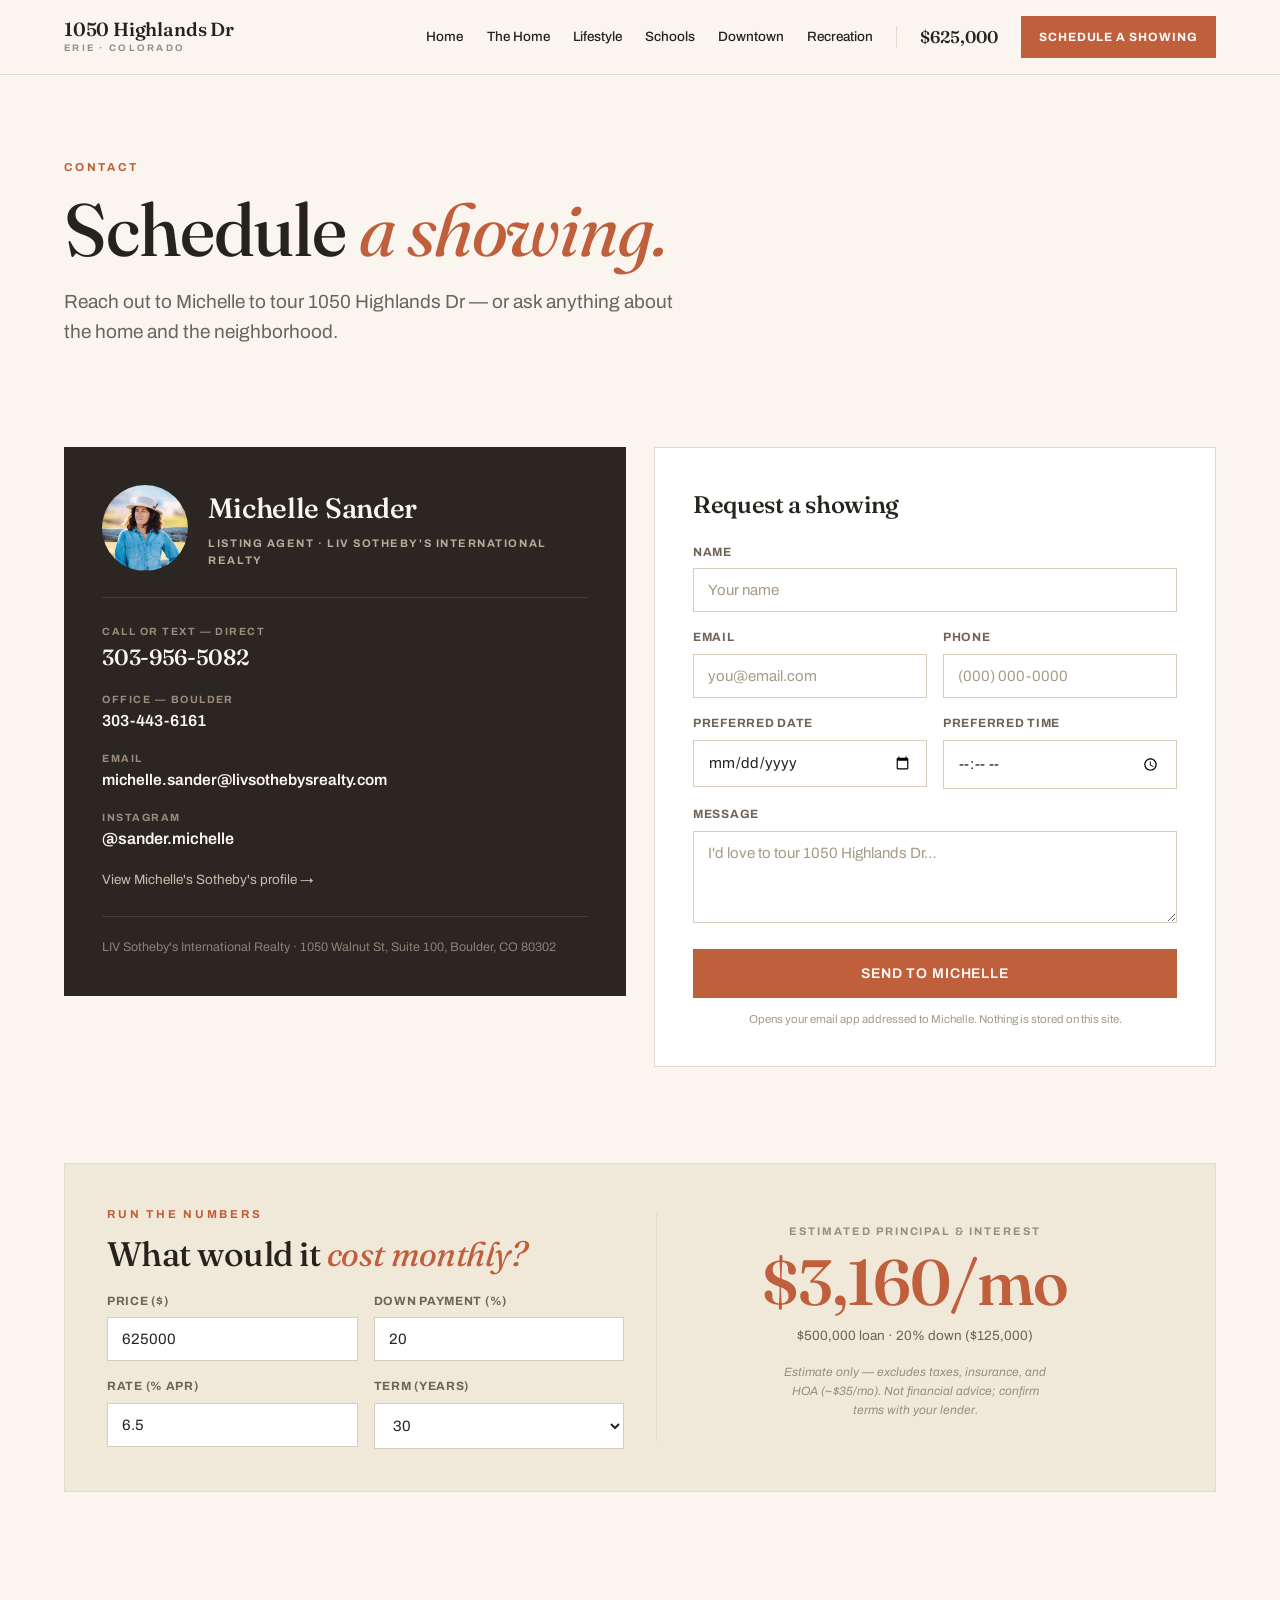
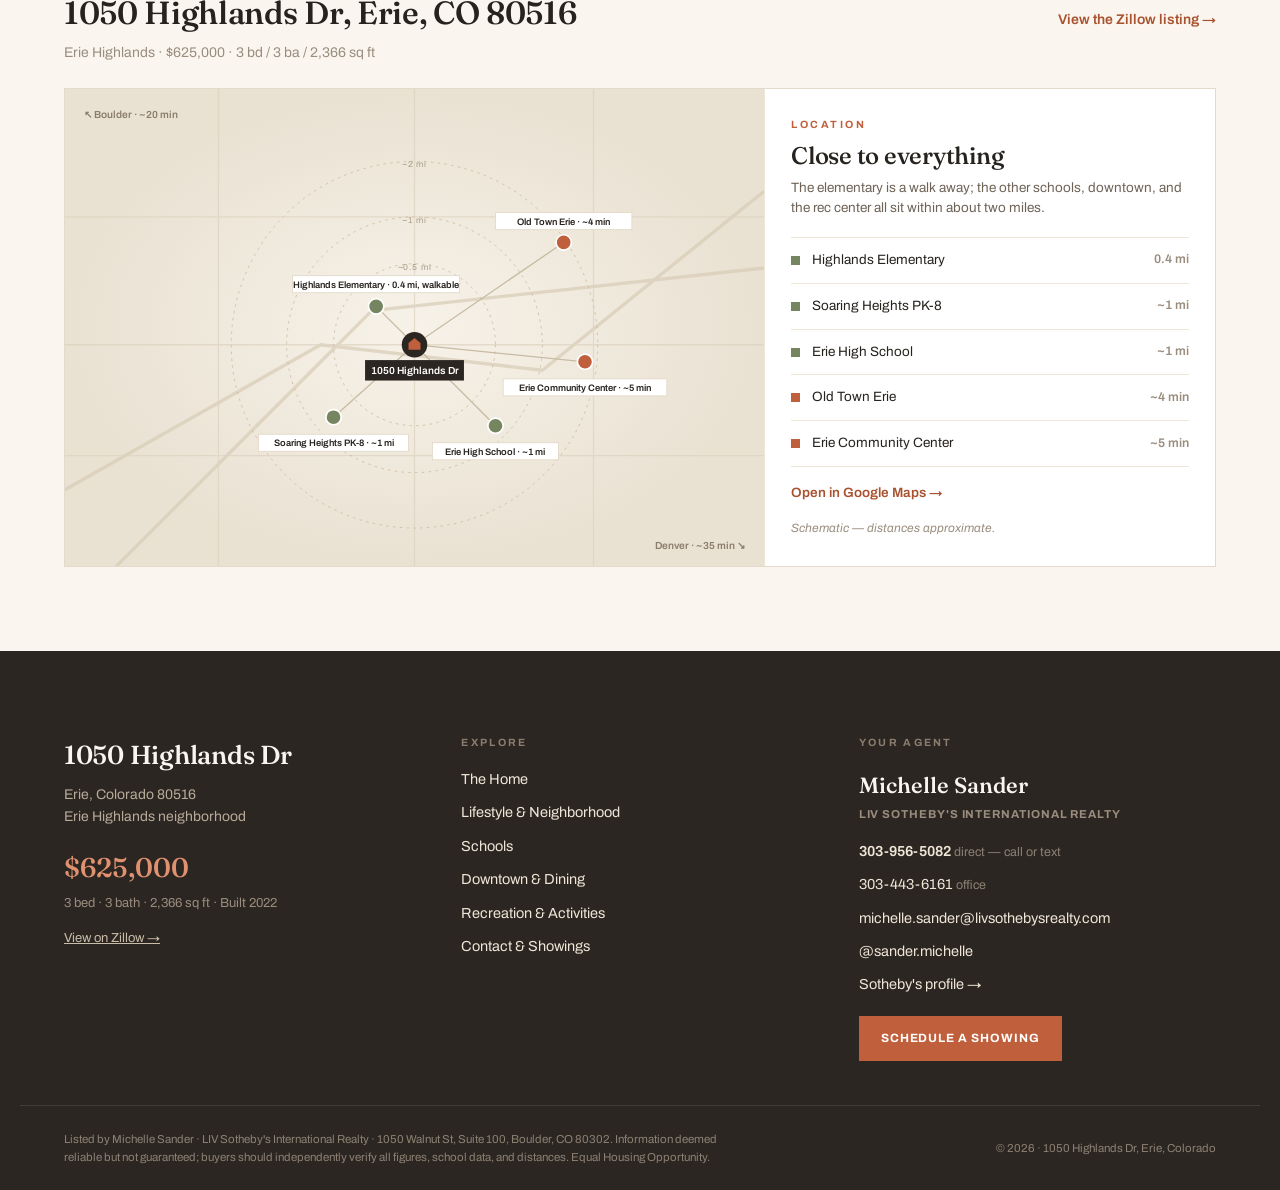
==== contact.html @ 51cea062 "Production site for 1050 Highlands Dr, Erie CO 7-page static listing site: photo tour, lifestyle, sc" ====
<!DOCTYPE html>
<html lang="en">
<head>
<meta charset="utf-8">
<meta name="viewport" content="width=device-width, initial-scale=1">
<title>Schedule a Showing — 1050 Highlands Dr, Erie CO 80516</title>
<meta name="description" content="Michelle Sander, LIV Sotheby's|Ready to see this Erie, Colorado home for sale? Schedule a showing of 1050 Highlands Dr with Michelle Sander of LIV Sotheby's International Realty — call or text 303-956-5082, or send a request online. $625,000.">
<meta name="robots" content="index, follow, max-image-preview:large, max-snippet:-1, max-video-preview:-1">
<link rel="canonical" href="https://1050highlandsdrerie.com/contact.html">
<meta property="og:site_name" content="1050 Highlands Dr — Erie, Colorado">
<meta property="og:title" content="Schedule a Showing — 1050 Highlands Dr, Erie CO 80516">
<meta property="og:description" content="Michelle Sander, LIV Sotheby's|Ready to see this Erie, Colorado home for sale? Schedule a showing of 1050 Highlands Dr with Michelle Sander of LIV Sotheby's International Realty — call or text 303-956-5082, or send a request online. $625,000.">
<meta property="og:type" content="website">
<meta property="og:url" content="https://1050highlandsdrerie.com/contact.html">
<meta property="og:image" content="https://1050highlandsdrerie.com/images/hero-twilight.webp">
<meta property="og:image:alt" content="1050 Highlands Dr, Erie, Colorado at twilight">
<meta property="og:locale" content="en_US">
<meta name="twitter:card" content="summary_large_image">
<meta name="twitter:title" content="Schedule a Showing — 1050 Highlands Dr, Erie CO 80516">
<meta name="twitter:description" content="Michelle Sander, LIV Sotheby's|Ready to see this Erie, Colorado home for sale? Schedule a showing of 1050 Highlands Dr with Michelle Sander of LIV Sotheby's International Realty — call or text 303-956-5082, or send a request online. $625,000.">
<meta name="twitter:image" content="https://1050highlandsdrerie.com/images/hero-twilight.webp">
<meta name="geo.region" content="US-CO">
<meta name="geo.placename" content="Erie, Colorado">
<link rel="icon" href="data:image/svg+xml,%3Csvg xmlns='http://www.w3.org/2000/svg' viewBox='0 0 32 32'%3E%3Crect width='32' height='32' fill='%232B2622'/%3E%3Cpath d='M16 7l10 8h-3v10h-5v-6h-4v6H9V15H6z' fill='%23C05F3C'/%3E%3C/svg%3E">
<link rel="preconnect" href="https://fonts.googleapis.com">
<link rel="preconnect" href="https://fonts.gstatic.com" crossorigin>
<link href="https://fonts.googleapis.com/css2?family=Fraunces:ital,opsz,wght@0,9..144,400..640;1,9..144,400..640&family=Archivo:wght@400;500;600;700&display=swap" rel="stylesheet">
<link rel="stylesheet" href="assets/style.css">
<script type="application/ld+json">
{
 "@context": "https://schema.org",
 "@graph": [
  {
   "@type": "ContactPage",
   "@id": "https://1050highlandsdrerie.com/contact.html#webpage",
   "url": "https://1050highlandsdrerie.com/contact.html",
   "name": "Schedule a Showing — 1050 Highlands Dr, Erie, CO",
   "description": "Contact listing agent Michelle Sander of LIV Sotheby's International Realty.",
   "isPartOf": {
    "@id": "https://1050highlandsdrerie.com/#website"
   },
   "about": {
    "@id": "https://1050highlandsdrerie.com/#listing"
   },
   "inLanguage": "en-US"
  },
  {
   "@type": "RealEstateAgent",
   "@id": "https://1050highlandsdrerie.com/#agent",
   "name": "Michelle Sander",
   "telephone": "+1-303-956-5082",
   "email": "michelle.sander@livsothebysrealty.com",
   "image": "https://1050highlandsdrerie.com/images/michelle.jpg",
   "url": "https://1050highlandsdrerie.com/contact.html",
   "sameAs": [
    "https://www.instagram.com/sander.michelle/",
    "https://www.sothebysrealty.com/livsir/eng/associate/786-a-df2507222031108682/michelle-sander"
   ],
   "worksFor": {
    "@type": "RealEstateOrganization",
    "name": "LIV Sotheby's International Realty",
    "telephone": "+1-303-443-6161",
    "address": {
     "@type": "PostalAddress",
     "streetAddress": "1050 Walnut St, Suite 100",
     "addressLocality": "Boulder",
     "addressRegion": "CO",
     "postalCode": "80302",
     "addressCountry": "US"
    }
   },
   "areaServed": {
    "@type": "City",
    "name": "Erie",
    "containedInPlace": {
     "@type": "State",
     "name": "Colorado"
    }
   }
  },
  {
   "@type": "BreadcrumbList",
   "itemListElement": [
    {
     "@type": "ListItem",
     "position": 1,
     "name": "Home",
     "item": "https://1050highlandsdrerie.com/"
    },
    {
     "@type": "ListItem",
     "position": 2,
     "name": "Contact & Showings",
     "item": "https://1050highlandsdrerie.com/contact.html"
    }
   ]
  }
 ]
}
</script>
</head>
<body>
<a class="skip-link" href="#main">Skip to content</a>
<nav class="nav" aria-label="Main">
  <div class="nav-inner">
    <a class="brand" href="index.html"><b>1050 Highlands Dr</b><span>Erie · Colorado</span></a>
    <div class="nav-links">
      <a class="nl " href="index.html">Home</a>
      <a class="nl " href="the-home.html">The Home</a>
      <a class="nl " href="lifestyle.html">Lifestyle</a>
      <a class="nl " href="schools.html">Schools</a>
      <a class="nl " href="downtown.html">Downtown</a>
      <a class="nl " href="recreation.html">Recreation</a>
      <span class="nav-divider" aria-hidden="true"></span>
      <span class="nav-price">$625,000</span>
      <a class="nav-cta" href="contact.html">Schedule a Showing</a>
    </div>
    <button class="nav-burger" aria-label="Menu" aria-expanded="false"><span></span><span></span><span></span></button>
  </div>
  <div class="nav-mobile">
    <a href="index.html">Home</a>
    <a href="the-home.html">The Home</a>
    <a href="lifestyle.html">Lifestyle &amp; Neighborhood</a>
    <a href="schools.html">Schools</a>
    <a href="downtown.html">Downtown &amp; Dining</a>
    <a href="recreation.html">Recreation &amp; Activities</a>
    <a href="contact.html">Contact / Schedule a Showing — $625,000</a>
  </div>
</nav>

<main id="main">

  <section class="wrap" style="padding-top:clamp(48px,7vw,84px);padding-bottom:clamp(20px,3vw,32px)">
    <div class="eyebrow reveal">Contact</div>
    <h1 class="h-page reveal d1" style="margin-top:16px;max-width:15ch">Schedule <span class="em">a showing.</span></h1>
    <p class="lede reveal d2" style="margin-top:20px;max-width:58ch">Reach out to Michelle to tour 1050 Highlands Dr — or ask anything about the home and the neighborhood.</p>
  </section>

  <section class="wrap section-tight">
    <div style="display:grid;grid-template-columns:repeat(auto-fit,minmax(300px,1fr));gap:28px;align-items:start">

      <!-- AGENT CARD -->
      <div class="reveal" style="background:var(--espresso);color:#FAF6EF;padding:clamp(30px,3vw,42px)">
        <div style="display:flex;align-items:center;gap:20px">
          <div style="width:86px;height:86px;border-radius:50%;overflow:hidden;flex:none;background:linear-gradient(150deg,var(--clay),#9A4F2F);display:flex;align-items:center;justify-content:center">
            <img src="images/michelle.jpg" alt="Michelle Sander, listing agent" style="width:100%;height:100%;object-fit:cover" onerror="var p=this.parentNode;this.remove();p.textContent='MS';p.style.cssText+='font-family:var(--serif);font-size:30px;font-weight:560;color:#fff;'">
          </div>
          <div>
            <div class="serif" style="font-size:28px;font-weight:540;letter-spacing:-.01em">Michelle Sander</div>
            <div style="font-size:11px;letter-spacing:.14em;text-transform:uppercase;color:#B8AB99;margin-top:5px;font-weight:700">Listing Agent · LIV Sotheby's International Realty</div>
          </div>
        </div>
        <div style="height:1px;background:#423C37;margin:26px 0"></div>
        <div style="display:flex;flex-direction:column;gap:18px">
          <a href="tel:+13039565082" style="color:#FAF6EF;text-decoration:none">
            <span style="font-size:10.5px;letter-spacing:.14em;text-transform:uppercase;color:#9A8D7E;display:block;font-weight:700">Call or text — direct</span>
            <span class="serif" style="font-size:22px;font-weight:540">303-956-5082</span>
          </a>
          <a href="tel:+13034436161" style="color:#FAF6EF;text-decoration:none">
            <span style="font-size:10.5px;letter-spacing:.14em;text-transform:uppercase;color:#9A8D7E;display:block;font-weight:700">Office — Boulder</span>
            <span style="font-size:16px;font-weight:600">303-443-6161</span>
          </a>
          <a href="mailto:michelle.sander@livsothebysrealty.com" style="color:#FAF6EF;text-decoration:none">
            <span style="font-size:10.5px;letter-spacing:.14em;text-transform:uppercase;color:#9A8D7E;display:block;font-weight:700">Email</span>
            <span style="font-size:15.5px;font-weight:600;word-break:break-all">michelle.sander@livsothebysrealty.com</span>
          </a>
          <a href="https://www.instagram.com/sander.michelle/" target="_blank" rel="noopener" style="color:#FAF6EF;text-decoration:none">
            <span style="font-size:10.5px;letter-spacing:.14em;text-transform:uppercase;color:#9A8D7E;display:block;font-weight:700">Instagram</span>
            <span style="font-size:16px;font-weight:600">@sander.michelle</span>
          </a>
          <a href="https://www.sothebysrealty.com/livsir/eng/associate/786-a-df2507222031108682/michelle-sander" target="_blank" rel="noopener" style="color:#C9BCAA;text-decoration:none;font-size:13.5px">View Michelle's Sotheby's profile →</a>
        </div>
        <div style="margin-top:26px;padding-top:20px;border-top:1px solid #423C37;font-size:12.5px;color:#8D8073;line-height:1.6">LIV Sotheby's International Realty · 1050 Walnut St, Suite 100, Boulder, CO 80302</div>
      </div>

      <!-- FORM -->
      <div class="reveal d1" style="background:#fff;border:1px solid var(--line);padding:clamp(26px,3vw,38px)">
        <form id="showing-form" data-agent-email="michelle.sander@livsothebysrealty.com">
          <div class="serif" style="font-size:24px;font-weight:540;margin-bottom:20px">Request a showing</div>
          <div style="display:grid;grid-template-columns:1fr 1fr;gap:16px">
            <label class="field-label" style="grid-column:1/-1">Name<input required name="name" class="input" placeholder="Your name" autocomplete="name"></label>
            <label class="field-label">Email<input required type="email" name="email" class="input" placeholder="you@email.com" autocomplete="email"></label>
            <label class="field-label">Phone<input name="phone" type="tel" class="input" placeholder="(000) 000-0000" autocomplete="tel"></label>
            <label class="field-label">Preferred date<input type="date" name="date" class="input"></label>
            <label class="field-label">Preferred time<input type="time" name="time" class="input"></label>
            <label class="field-label" style="grid-column:1/-1">Message<textarea name="message" rows="4" class="input" style="resize:vertical" placeholder="I'd love to tour 1050 Highlands Dr…"></textarea></label>
          </div>
          <button type="submit" class="btn" style="margin-top:20px;width:100%">Send to Michelle</button>
          <p style="font-size:11.5px;color:#A89A86;margin:13px 0 0;text-align:center;line-height:1.5">Opens your email app addressed to Michelle. Nothing is stored on this site.</p>
        </form>
        <div id="form-sent" hidden style="text-align:center;padding:44px 10px">
          <div class="eyebrow">Almost there</div>
          <div class="serif" style="font-size:26px;font-weight:540;margin-top:14px">Your email is ready to send</div>
          <p style="font-size:14.5px;color:var(--ink-soft);margin:12px 0 0;line-height:1.6">We've opened your email app with the message filled in — just press send. Prefer to talk now? Call or text Michelle at <a href="tel:+13039565082" style="font-weight:600;text-decoration:none">303-956-5082</a>.</p>
        </div>
      </div>
    </div>
  </section>

  <!-- MORTGAGE CALCULATOR -->
  <section class="wrap section-tight">
    <div id="calc" class="reveal" style="background:var(--band);border:1px solid var(--line);padding:clamp(26px,3.4vw,42px);display:grid;grid-template-columns:repeat(auto-fit,minmax(280px,1fr));gap:32px;align-items:center">
      <div>
        <div class="eyebrow">Run the numbers</div>
        <h2 class="h-sect reveal" style="font-size:clamp(24px,3vw,34px);margin:12px 0 20px">What would it <span class="em">cost monthly?</span></h2>
        <div style="display:grid;grid-template-columns:1fr 1fr;gap:16px">
          <label class="field-label">Price ($)<input id="calc-price" class="input" type="number" value="625000" min="0" step="1000"></label>
          <label class="field-label">Down payment (%)<input id="calc-down" class="input" type="number" value="20" min="0" max="100" step="1"></label>
          <label class="field-label">Rate (% APR)<input id="calc-rate" class="input" type="number" value="6.5" min="0" max="20" step="0.125"></label>
          <label class="field-label">Term (years)
            <select id="calc-term" class="input"><option value="30" selected>30</option><option value="20">20</option><option value="15">15</option></select>
          </label>
        </div>
      </div>
      <div style="text-align:center;border-left:1px solid var(--line);padding:10px clamp(10px,2vw,30px)">
        <div style="font-size:11px;letter-spacing:.18em;text-transform:uppercase;color:var(--ink-faint);font-weight:700">Estimated principal &amp; interest</div>
        <div id="calc-out" class="serif" style="font-size:clamp(44px,5vw,64px);font-weight:560;color:var(--clay);margin-top:10px;line-height:1">$3,160/mo</div>
        <div id="calc-sub" style="font-size:13.5px;color:var(--ink-soft);margin-top:12px">$500,000 loan · 20% down ($125,000)</div>
        <p class="small-note" style="margin-top:16px;max-width:40ch;margin-left:auto;margin-right:auto">Estimate only — excludes taxes, insurance, and HOA (~$35/mo). Not financial advice; confirm terms with your lender.</p>
      </div>
    </div>
  </section>

  <!-- ADDRESS + MAP -->
  <section class="wrap section-tight" style="padding-bottom:clamp(52px,7vw,84px)">
    <div style="display:flex;align-items:baseline;gap:16px;flex-wrap:wrap;margin-bottom:24px">
      <div>
        <div class="serif" style="font-size:clamp(24px,3vw,32px);font-weight:540;letter-spacing:-.01em">1050 Highlands Dr, Erie, CO 80516</div>
        <div style="font-size:14px;color:var(--ink-faint);margin-top:5px">Erie Highlands · $625,000 · 3 bd / 3 ba / 2,366 sq ft</div>
      </div>
      <a class="link-arrow" style="margin-left:auto" href="https://www.zillow.com/homedetails/1050-Highlands-Dr-Erie-CO-80516/456816547_zpid/" target="_blank" rel="noopener">View the Zillow listing →</a>
    </div>
    <div class="reveal"><div style="background:#fff;border:1px solid var(--line);overflow:hidden;display:grid;grid-template-columns:minmax(300px,1.55fr) minmax(240px,1fr)" class="proxmap">
  <div style="position:relative;background:#F2EDE3;min-height:400px">
    <svg viewBox="0 0 820 560" style="display:block;width:100%;height:100%" role="img" aria-label="Schematic map showing schools, Old Town Erie and the community center around 1050 Highlands Dr">
      <defs><radialGradient id="pmglow" cx="50%" cy="50%" r="50%"><stop offset="0%" stop-color="#F7F2E9"/><stop offset="100%" stop-color="#E9E1D2"/></radialGradient></defs>
      <rect x="0" y="0" width="820" height="560" fill="url(#pmglow)"/>
      <g stroke="#DDD2BF" stroke-width="1.5" opacity=".7">
        <path d="M0 150 H820 M0 300 H820 M0 430 H820" fill="none"/>
        <path d="M180 0 V560 M410 0 V560 M620 0 V560" fill="none"/>
        <path d="M60 560 L360 260 L820 210" fill="none" stroke="#D8CCB6" stroke-width="4"/>
        <path d="M0 470 L300 300 L560 330 L820 120" fill="none" stroke="#D8CCB6" stroke-width="4"/>
      </g>
      <g fill="none" stroke="#CDBDA0" stroke-dasharray="3 5">
        <circle cx="410" cy="300" r="95"/><circle cx="410" cy="300" r="150"/><circle cx="410" cy="300" r="215"/>
      </g>
      <text x="410" y="212" text-anchor="middle" font-family="Archivo" font-size="10" fill="#A89A86" letter-spacing="1">~0.5 mi</text>
      <text x="410" y="157" text-anchor="middle" font-family="Archivo" font-size="10" fill="#A89A86" letter-spacing="1">~1 mi</text>
      <text x="410" y="92" text-anchor="middle" font-family="Archivo" font-size="10" fill="#A89A86" letter-spacing="1">~2 mi</text>
      <text x="22" y="34" font-family="Archivo" font-size="12" font-weight="600" fill="#8A7D6D">&#8598; Boulder · ~20 min</text>
      <text x="798" y="540" text-anchor="end" font-family="Archivo" font-size="12" font-weight="600" fill="#8A7D6D">Denver · ~35 min &#8600;</text>
      <g stroke="#C9BBA3" stroke-width="1.5">
        <line x1="410" y1="300" x2="365" y2="255"/><line x1="410" y1="300" x2="585" y2="180"/>
        <line x1="410" y1="300" x2="610" y2="320"/><line x1="410" y1="300" x2="315" y2="385"/>
        <line x1="410" y1="300" x2="505" y2="395"/>
      </g>
      <g>
        <circle cx="410" cy="300" r="15" fill="#2B2622"/>
        <path d="M410 292 l7 6 v8 h-14 v-8 z" fill="#C05F3C"/>
        <rect x="352" y="318" width="116" height="24" fill="#2B2622"/>
        <text x="410" y="334" text-anchor="middle" font-family="Archivo" font-size="12" font-weight="600" fill="#fff">1050 Highlands Dr</text>
      </g>
      <g>
        <circle cx="365" cy="255" r="9" fill="#75855F" stroke="#fff" stroke-width="2"/>
        <g transform="translate(365,238)"><rect x="-98" y="-19" width="196" height="20" fill="#fff" stroke="#E2D8C7"/><text x="0" y="-5" text-anchor="middle" font-family="Archivo" font-size="11" font-weight="600" fill="#26221E">Highlands Elementary · 0.4 mi, walkable</text></g>
      </g>
      <g>
        <circle cx="315" cy="385" r="9" fill="#75855F" stroke="#fff" stroke-width="2"/>
        <g transform="translate(315,405)"><rect x="-88" y="0" width="176" height="20" fill="#fff" stroke="#E2D8C7"/><text x="0" y="14" text-anchor="middle" font-family="Archivo" font-size="11" font-weight="600" fill="#26221E">Soaring Heights PK-8 · ~1 mi</text></g>
      </g>
      <g>
        <circle cx="505" cy="395" r="9" fill="#75855F" stroke="#fff" stroke-width="2"/>
        <g transform="translate(505,415)"><rect x="-74" y="0" width="148" height="20" fill="#fff" stroke="#E2D8C7"/><text x="0" y="14" text-anchor="middle" font-family="Archivo" font-size="11" font-weight="600" fill="#26221E">Erie High School · ~1 mi</text></g>
      </g>
      <g>
        <circle cx="585" cy="180" r="9" fill="#C05F3C" stroke="#fff" stroke-width="2"/>
        <g transform="translate(585,164)"><rect x="-80" y="-19" width="160" height="20" fill="#fff" stroke="#E2D8C7"/><text x="0" y="-5" text-anchor="middle" font-family="Archivo" font-size="11" font-weight="600" fill="#26221E">Old Town Erie · ~4 min</text></g>
      </g>
      <g>
        <circle cx="610" cy="320" r="9" fill="#C05F3C" stroke="#fff" stroke-width="2"/>
        <g transform="translate(610,340)"><rect x="-96" y="0" width="192" height="20" fill="#fff" stroke="#E2D8C7"/><text x="0" y="14" text-anchor="middle" font-family="Archivo" font-size="11" font-weight="600" fill="#26221E">Erie Community Center · ~5 min</text></g>
      </g>
    </svg>
  </div>
  <div style="padding:28px 26px;border-left:1px solid var(--line-soft)">
    <div class="eyebrow" style="font-size:10.5px">Location</div>
    <div class="h-card" style="font-size:24px;margin-top:10px">Close to everything</div>
    <p style="font-size:13.5px;color:var(--ink-soft);margin:8px 0 18px;line-height:1.5">The elementary is a walk away; the other schools, downtown, and the rec center all sit within about two miles.</p>
    <div style="border-top:1px solid var(--line-soft)">
      <div style="display:flex;align-items:center;gap:12px;padding:12px 0;border-bottom:1px solid var(--line-soft)"><span style="width:9px;height:9px;background:var(--sage);flex:none"></span><span style="font-size:13.5px;flex:1">Highlands Elementary</span><span style="font-size:12.5px;color:var(--ink-faint);font-weight:600">0.4 mi</span></div>
      <div style="display:flex;align-items:center;gap:12px;padding:12px 0;border-bottom:1px solid var(--line-soft)"><span style="width:9px;height:9px;background:var(--sage);flex:none"></span><span style="font-size:13.5px;flex:1">Soaring Heights PK-8</span><span style="font-size:12.5px;color:var(--ink-faint);font-weight:600">~1 mi</span></div>
      <div style="display:flex;align-items:center;gap:12px;padding:12px 0;border-bottom:1px solid var(--line-soft)"><span style="width:9px;height:9px;background:var(--sage);flex:none"></span><span style="font-size:13.5px;flex:1">Erie High School</span><span style="font-size:12.5px;color:var(--ink-faint);font-weight:600">~1 mi</span></div>
      <div style="display:flex;align-items:center;gap:12px;padding:12px 0;border-bottom:1px solid var(--line-soft)"><span style="width:9px;height:9px;background:var(--clay);flex:none"></span><span style="font-size:13.5px;flex:1">Old Town Erie</span><span style="font-size:12.5px;color:var(--ink-faint);font-weight:600">~4 min</span></div>
      <div style="display:flex;align-items:center;gap:12px;padding:12px 0;border-bottom:1px solid var(--line-soft)"><span style="width:9px;height:9px;background:var(--clay);flex:none"></span><span style="font-size:13.5px;flex:1">Erie Community Center</span><span style="font-size:12.5px;color:var(--ink-faint);font-weight:600">~5 min</span></div>
    </div>
    <a class="link-arrow" style="display:inline-block;margin-top:16px;font-size:13.5px" href="https://www.google.com/maps/search/?api=1&amp;query=1050+Highlands+Dr,+Erie,+CO+80516" target="_blank" rel="noopener">Open in Google Maps →</a>
    <p class="small-note" style="margin:14px 0 0">Schematic — distances approximate.</p>
  </div>
</div>
</div>
  </section>

</main>
<footer class="footer">
  <div class="footer-grid">
    <div style="max-width:330px">
      <div class="footer-addr">1050 Highlands Dr</div>
      <div style="font-size:14px;color:#B8AB99;margin-top:8px;line-height:1.6">Erie, Colorado 80516<br>Erie Highlands neighborhood</div>
      <div class="footer-price">$625,000</div>
      <div style="font-size:13px;color:#9A8D7E;margin-top:5px">3 bed · 3 bath · 2,366 sq ft · Built 2022</div>
      <a href="https://www.zillow.com/homedetails/1050-Highlands-Dr-Erie-CO-80516/456816547_zpid/" target="_blank" rel="noopener" style="display:inline-block;font-size:13px;margin-top:14px;color:#C9BCAA;text-decoration:underline">View on Zillow →</a>
    </div>
    <div>
      <div class="footer-label">Explore</div>
      <div class="footer-links">
        <a href="the-home.html">The Home</a>
        <a href="lifestyle.html">Lifestyle &amp; Neighborhood</a>
        <a href="schools.html">Schools</a>
        <a href="downtown.html">Downtown &amp; Dining</a>
        <a href="recreation.html">Recreation &amp; Activities</a>
        <a href="contact.html">Contact &amp; Showings</a>
      </div>
    </div>
    <div>
      <div class="footer-label">Your Agent</div>
      <div style="font-family:var(--serif);font-size:22px;color:#FAF6EF;font-weight:540">Michelle Sander</div>
      <div style="font-size:11.5px;color:#9A8D7E;margin-top:4px;letter-spacing:.08em;text-transform:uppercase;font-weight:700">LIV Sotheby's International Realty</div>
      <div class="footer-links" style="margin-top:16px">
        <a href="tel:+13039565082"><b style="font-weight:600">303-956-5082</b> <span style="color:#8D8073;font-size:12.5px">direct — call or text</span></a>
        <a href="tel:+13034436161">303-443-6161 <span style="color:#8D8073;font-size:12.5px">office</span></a>
        <a href="mailto:michelle.sander@livsothebysrealty.com">michelle.sander@livsothebysrealty.com</a>
        <a href="https://www.instagram.com/sander.michelle/" target="_blank" rel="noopener">@sander.michelle</a>
        <a href="https://www.sothebysrealty.com/livsir/eng/associate/786-a-df2507222031108682/michelle-sander" target="_blank" rel="noopener">Sotheby's profile →</a>
      </div>
      <a href="contact.html" style="display:inline-block;margin-top:20px;background:#C05F3C;color:#fff;font-size:12px;font-weight:700;letter-spacing:.08em;text-transform:uppercase;padding:13px 22px">Schedule a Showing</a>
    </div>
  </div>
  <div class="footer-legal">
    <div style="max-width:680px">
      Listed by Michelle Sander · LIV Sotheby's International Realty · 1050 Walnut St, Suite 100, Boulder, CO 80302.
      Information deemed reliable but not guaranteed; buyers should independently verify all figures, school data, and distances.
      Equal Housing Opportunity.
    </div>
    <div>© 2026 · 1050 Highlands Dr, Erie, Colorado</div>
  </div>
</footer>
<script src="assets/main.js" defer></script>

</body>
</html>
---- assets/style.css ----
/* ============================================================
   1050 Highlands Dr · Erie, Colorado
   Sun-warmed Colorado editorial — Fraunces + Archivo
   ============================================================ */

:root{
  --paper:#FAF6EF;
  --band:#F0E8D9;
  --card:#FFFFFF;
  --ink:#26221E;
  --ink-2:#4C453E;
  --ink-soft:#6F6357;
  --ink-faint:#9A8D7E;
  --line:#E4DACB;
  --line-soft:#EFE6D7;
  --clay:#C05F3C;
  --clay-deep:#A9522F;
  --sage:#75855F;
  --sage-ink:#5C6A4D;
  --sage-wash:#EEF1E7;
  --cream:#F1E9DD;
  --espresso:#2B2622;
  --espresso-2:#3A342F;
  --serif:'Fraunces',Georgia,serif;
  --sans:'Archivo',system-ui,sans-serif;
  --wrap:1240px;
  --pad:clamp(20px,4vw,44px);
}

*{box-sizing:border-box}
html{scroll-behavior:smooth}
html,body{margin:0;padding:0}
body{
  background:var(--paper);
  color:var(--ink);
  font-family:var(--sans);
  font-size:16px;
  line-height:1.55;
  -webkit-font-smoothing:antialiased;
  overflow-x:hidden;
}
::selection{background:#E7C9B8;color:var(--ink)}
img{display:block;max-width:100%}
a{color:var(--clay-deep)}
a:hover{color:var(--clay)}

/* --- type ------------------------------------------------- */
h1,h2,h3,.serif{font-family:var(--serif);font-weight:480;letter-spacing:-.015em;margin:0}
.display{font-size:clamp(42px,7vw,88px);line-height:.99;text-wrap:balance}
.h-page{font-size:clamp(38px,6vw,74px);line-height:1;text-wrap:balance}
.h-sect{font-size:clamp(28px,4vw,46px);line-height:1.06}
.h-card{font-family:var(--serif);font-weight:520;font-size:clamp(21px,2.2vw,25px);line-height:1.12;letter-spacing:-.01em}
.em{font-style:italic;font-weight:420;color:var(--clay)}
.em-light{font-style:italic;font-weight:400}
.eyebrow{
  font-family:var(--sans);font-size:11.5px;font-weight:700;
  letter-spacing:.24em;text-transform:uppercase;color:var(--clay);
}
.eyebrow.sage{color:var(--sage)}
.eyebrow.cream{color:#E7C9B8}
.lede{font-size:clamp(16px,1.5vw,19px);color:var(--ink-soft);line-height:1.6;max-width:62ch}
.small-note{font-size:12px;color:var(--ink-faint);font-style:italic}

/* --- layout ------------------------------------------------ */
.wrap{max-width:var(--wrap);margin:0 auto;padding-left:var(--pad);padding-right:var(--pad)}
.section{padding-top:clamp(52px,7vw,92px);padding-bottom:clamp(52px,7vw,92px)}
.section-tight{padding-top:clamp(30px,4vw,48px);padding-bottom:clamp(30px,4vw,48px)}
.band{background:var(--band);border-top:1px solid var(--line);border-bottom:1px solid var(--line)}
.rule{height:1px;background:var(--line);border:0;margin:0}

/* --- buttons ----------------------------------------------- */
.btn{
  display:inline-block;background:var(--clay);color:#fff;text-decoration:none;
  font-family:var(--sans);font-size:14px;font-weight:600;letter-spacing:.06em;text-transform:uppercase;
  padding:16px 30px;border:1px solid var(--clay);cursor:pointer;
  transition:background .25s,border-color .25s,transform .25s;
}
.btn:hover{background:var(--clay-deep);border-color:var(--clay-deep);color:#fff}
.btn-ghost{background:transparent;border-color:rgba(255,255,255,.55);color:#fff;backdrop-filter:blur(4px)}
.btn-ghost:hover{background:rgba(255,255,255,.16);border-color:#fff}
.btn-dark{background:var(--espresso);border-color:var(--espresso)}
.btn-dark:hover{background:var(--espresso-2);border-color:var(--espresso-2)}
.link-arrow{font-size:14px;font-weight:600;color:var(--clay-deep);text-decoration:none;white-space:nowrap}
.link-arrow:hover{color:var(--clay)}

/* --- nav ---------------------------------------------------- */
.nav{
  position:sticky;top:0;z-index:80;
  background:rgba(250,246,239,.9);backdrop-filter:blur(12px);
  border-bottom:1px solid var(--line);
}
.nav-inner{max-width:var(--wrap);margin:0 auto;padding:0 var(--pad);height:74px;display:flex;align-items:center;justify-content:space-between;gap:18px}
.brand{text-decoration:none;display:flex;flex-direction:column;line-height:1.02}
.brand b{font-family:var(--serif);font-weight:560;font-size:19px;color:var(--ink);letter-spacing:-.01em}
.brand span{font-size:9.5px;letter-spacing:.24em;text-transform:uppercase;color:var(--ink-faint);margin-top:4px;font-weight:700}
.nav-links{display:flex;align-items:center;gap:clamp(14px,1.8vw,26px)}
.nav-links a.nl{position:relative;font-size:13.5px;font-weight:500;color:var(--ink);text-decoration:none;padding:6px 0;white-space:nowrap}
.nav-links a.nl:hover{color:var(--clay)}
.nav-links a.nl.active::after{content:"";position:absolute;left:0;right:0;bottom:-2px;height:2px;background:var(--clay)}
.nav-price{font-family:var(--serif);font-weight:560;font-size:17px;color:var(--ink)}
.nav-divider{width:1px;height:22px;background:var(--line)}
.nav-cta{background:var(--clay);color:#fff;text-decoration:none;font-size:12px;font-weight:700;letter-spacing:.08em;text-transform:uppercase;padding:12px 18px;white-space:nowrap;transition:background .25s}
.nav-cta:hover{background:var(--clay-deep);color:#fff}
.nav-burger{display:none;background:none;border:1px solid var(--line);width:42px;height:40px;flex-direction:column;align-items:center;justify-content:center;gap:4.5px;cursor:pointer;padding:0}
.nav-burger span{width:18px;height:2px;background:var(--ink);display:block;transition:transform .25s,opacity .25s}
.nav-mobile{display:none;border-top:1px solid var(--line);background:var(--paper);padding:10px var(--pad) 22px;flex-direction:column}
.nav-mobile a{font-size:16px;font-weight:500;color:var(--ink);text-decoration:none;padding:13px 0;border-bottom:1px solid var(--line-soft)}
.nav-mobile a:last-child{border-bottom:0;color:var(--clay);font-weight:600}
.nav-open .nav-mobile{display:flex}
.nav-open .nav-burger span:nth-child(1){transform:translateY(6.5px) rotate(45deg)}
.nav-open .nav-burger span:nth-child(2){opacity:0}
.nav-open .nav-burger span:nth-child(3){transform:translateY(-6.5px) rotate(-45deg)}
@media (max-width:1020px){
  .nav-links{display:none}
  .nav-burger{display:flex}
}

/* --- hero --------------------------------------------------- */
.hero{position:relative;overflow:hidden;color:#fff}
.hero-media{position:absolute;inset:0}
.hero-media img{width:100%;height:100%;object-fit:cover;animation:heroZoom 22s ease-in-out infinite alternate}
@keyframes heroZoom{from{transform:scale(1.02)}to{transform:scale(1.1)}}
.hero-scrim{position:absolute;inset:0;background:linear-gradient(to top,rgba(30,25,20,.82) 0%,rgba(30,25,20,.18) 52%,rgba(30,25,20,.38) 100%)}
.hero-inner{position:relative;height:100%;display:flex;flex-direction:column;justify-content:flex-end}
@media (prefers-reduced-motion:reduce){
  .hero-media img{animation:none}
  html{scroll-behavior:auto}
}

/* --- photo figure (caption over image) ---------------------- */
.photo{position:relative;overflow:hidden;margin:0;background:#DED3BF}
.photo img{width:100%;height:100%;object-fit:cover;transition:transform 1.1s cubic-bezier(.2,.6,.2,1)}
.photo:hover img{transform:scale(1.045)}
.photo .scrim{position:absolute;left:0;right:0;bottom:0;height:72%;background:linear-gradient(to top,rgba(28,23,19,.86) 0%,rgba(28,23,19,.44) 40%,rgba(28,23,19,0) 100%);pointer-events:none}
.photo figcaption{position:absolute;left:0;right:0;bottom:0;padding:22px 24px 20px;color:#fff}
.photo .cap-h{font-family:var(--serif);font-weight:520;font-size:clamp(19px,2.1vw,25px);line-height:1.1;letter-spacing:-.01em;text-wrap:balance}
.photo .cap-d{font-family:var(--sans);font-size:13.5px;color:#ECE2D6;margin-top:7px;line-height:1.45;max-width:52ch}
.photo.clickable{cursor:zoom-in}
.photo:focus-visible{outline:3px solid var(--clay);outline-offset:2px}

/* --- gallery grids ------------------------------------------ */
.g-grid{display:grid;grid-template-columns:repeat(12,1fr);gap:18px}
.g-full{grid-column:1/-1;aspect-ratio:16/7.5}
.g-half{grid-column:span 6;aspect-ratio:4/3}
.g-third{grid-column:span 4;aspect-ratio:4/3.1}
.g-two-thirds{grid-column:span 8;aspect-ratio:16/9.5}
@media (max-width:860px){
  .g-half,.g-third,.g-two-thirds{grid-column:1/-1;aspect-ratio:4/3}
  .g-full{aspect-ratio:4/3}
}
.chapter-head{display:flex;align-items:baseline;gap:16px;margin:0 0 22px}
.chapter-num{font-family:var(--serif);font-style:italic;font-size:17px;color:var(--clay);font-weight:500}
.chapter-head h2{font-size:clamp(23px,3vw,34px)}
.chapter-head .line{flex:1;height:1px;background:var(--line)}

/* --- cards --------------------------------------------------- */
.card{background:var(--card);border:1px solid var(--line);transition:border-color .3s,transform .3s,box-shadow .3s}
.card:hover{border-color:#CBB9A0;box-shadow:0 18px 44px -30px rgba(58,46,34,.45)}
a.card{text-decoration:none;color:inherit;display:block}
.card-pad{padding:26px 24px}

/* --- stats / quick facts -------------------------------------- */
.facts{display:grid;grid-template-columns:repeat(auto-fit,minmax(150px,1fr));background:var(--card);border:1px solid var(--line)}
.fact{padding:28px 24px;border-right:1px solid var(--line-soft)}
.fact:last-child{border-right:0}
.fact b{font-family:var(--serif);font-weight:540;font-size:clamp(26px,2.6vw,34px);line-height:1;color:var(--ink);display:block}
.fact b.accent{color:var(--clay)}
.fact span{font-size:11px;letter-spacing:.14em;text-transform:uppercase;color:var(--ink-faint);margin-top:9px;font-weight:700;display:block}
@media (max-width:700px){.fact{border-bottom:1px solid var(--line-soft)}}

.stat-rule{border-top:2px solid var(--clay);padding-top:18px}
.stat-rule b{font-family:var(--serif);font-weight:540;font-size:clamp(28px,2.8vw,36px);color:var(--ink);display:block;line-height:1}
.stat-rule p{font-size:15px;color:var(--ink-soft);margin:8px 0 0;line-height:1.55}

/* --- footer ---------------------------------------------------- */
.footer{background:var(--espresso);color:#EFE6D7}
.footer a{color:#EFE6D7;text-decoration:none}
.footer a:hover{color:#E0916F}
.footer-grid{max-width:var(--wrap);margin:0 auto;padding:clamp(52px,7vw,84px) var(--pad) 44px;display:grid;grid-template-columns:repeat(auto-fit,minmax(230px,1fr));gap:44px 40px}
.footer-label{font-size:10.5px;letter-spacing:.22em;text-transform:uppercase;color:#8A7D6D;font-weight:700;margin-bottom:16px}
.footer-addr{font-family:var(--serif);font-weight:540;font-size:26px;color:#FAF6EF;letter-spacing:-.01em}
.footer-price{font-family:var(--serif);font-weight:540;font-size:27px;color:#E0916F;margin-top:18px}
.footer-links{display:flex;flex-direction:column;gap:11px;font-size:14.5px}
.footer-legal{border-top:1px solid #423C37;padding:24px var(--pad);max-width:var(--wrap);margin:0 auto;display:flex;flex-wrap:wrap;gap:14px 28px;align-items:center;justify-content:space-between;font-size:11.5px;color:#8D8073;line-height:1.6}

/* --- reveal on scroll ------------------------------------------ */
.reveal{opacity:0;transform:translateY(26px);transition:opacity .8s cubic-bezier(.2,.6,.2,1),transform .8s cubic-bezier(.2,.6,.2,1)}
.reveal.in{opacity:1;transform:none}
.reveal.d1{transition-delay:.08s}.reveal.d2{transition-delay:.16s}.reveal.d3{transition-delay:.24s}
@media (prefers-reduced-motion:reduce){.reveal{opacity:1;transform:none;transition:none}}

/* --- lightbox --------------------------------------------------- */
.lightbox{
  position:fixed;inset:0;z-index:200;background:rgba(24,20,16,.94);
  display:none;align-items:center;justify-content:center;flex-direction:column;padding:28px;
}
.lightbox.open{display:flex}
.lightbox img{max-width:min(1400px,94vw);max-height:78vh;object-fit:contain;box-shadow:0 30px 90px rgba(0,0,0,.5)}
.lb-cap{color:#EDE3D5;margin-top:18px;text-align:center;max-width:70ch}
.lb-cap b{font-family:var(--serif);font-weight:520;font-size:20px;display:block;letter-spacing:-.01em}
.lb-cap span{font-size:13.5px;color:#B9AC9B;display:block;margin-top:5px}
.lb-btn{position:absolute;background:rgba(250,246,239,.08);border:1px solid rgba(250,246,239,.28);color:#FAF6EF;width:52px;height:52px;font-size:21px;cursor:pointer;display:flex;align-items:center;justify-content:center;transition:background .2s}
.lb-btn:hover{background:rgba(250,246,239,.2)}
.lb-close{top:22px;right:22px}
.lb-prev{left:18px;top:50%;transform:translateY(-50%)}
.lb-next{right:18px;top:50%;transform:translateY(-50%)}
@media (max-width:640px){.lb-prev{left:8px}.lb-next{right:8px}}

/* --- forms -------------------------------------------------------- */
.input{
  width:100%;background:#fff;border:1px solid #D8CCBA;padding:13px 14px;
  font-size:15px;font-family:var(--sans);color:var(--ink);
}
.input:focus{outline:2px solid var(--clay);outline-offset:1px;border-color:var(--clay)}
.input::placeholder{color:#A89A86}
.field-label{font-size:12px;font-weight:700;letter-spacing:.06em;text-transform:uppercase;color:var(--ink-soft);display:block}
.field-label .input,.field-label textarea{margin-top:7px}

/* --- filter chips -------------------------------------------------- */
.chip{
  border:1px solid var(--line);background:#fff;color:var(--ink);
  font-family:var(--sans);font-size:13px;font-weight:600;letter-spacing:.05em;text-transform:uppercase;
  padding:10px 22px;cursor:pointer;transition:all .2s;
}
.chip:hover{border-color:var(--clay)}
.chip.on{background:var(--espresso);border-color:var(--espresso);color:#fff}

/* --- misc ----------------------------------------------------------- */
.tag-walk{display:inline-flex;align-items:center;gap:6px;background:var(--clay);color:#fff;font-size:11.5px;font-weight:700;letter-spacing:.05em;text-transform:uppercase;padding:6px 12px}
.tag-dist{display:inline-flex;align-items:center;gap:6px;background:var(--sage-wash);color:var(--sage-ink);font-size:11.5px;font-weight:700;letter-spacing:.05em;text-transform:uppercase;padding:6px 12px}
.grade{background:var(--sage-wash);color:var(--sage-ink);font-family:var(--serif);font-weight:600;font-size:16px;padding:4px 12px}
.skip-link{position:absolute;left:-9999px;top:0;background:var(--espresso);color:#fff;padding:12px 18px;z-index:300}
.skip-link:focus{left:12px;top:12px}
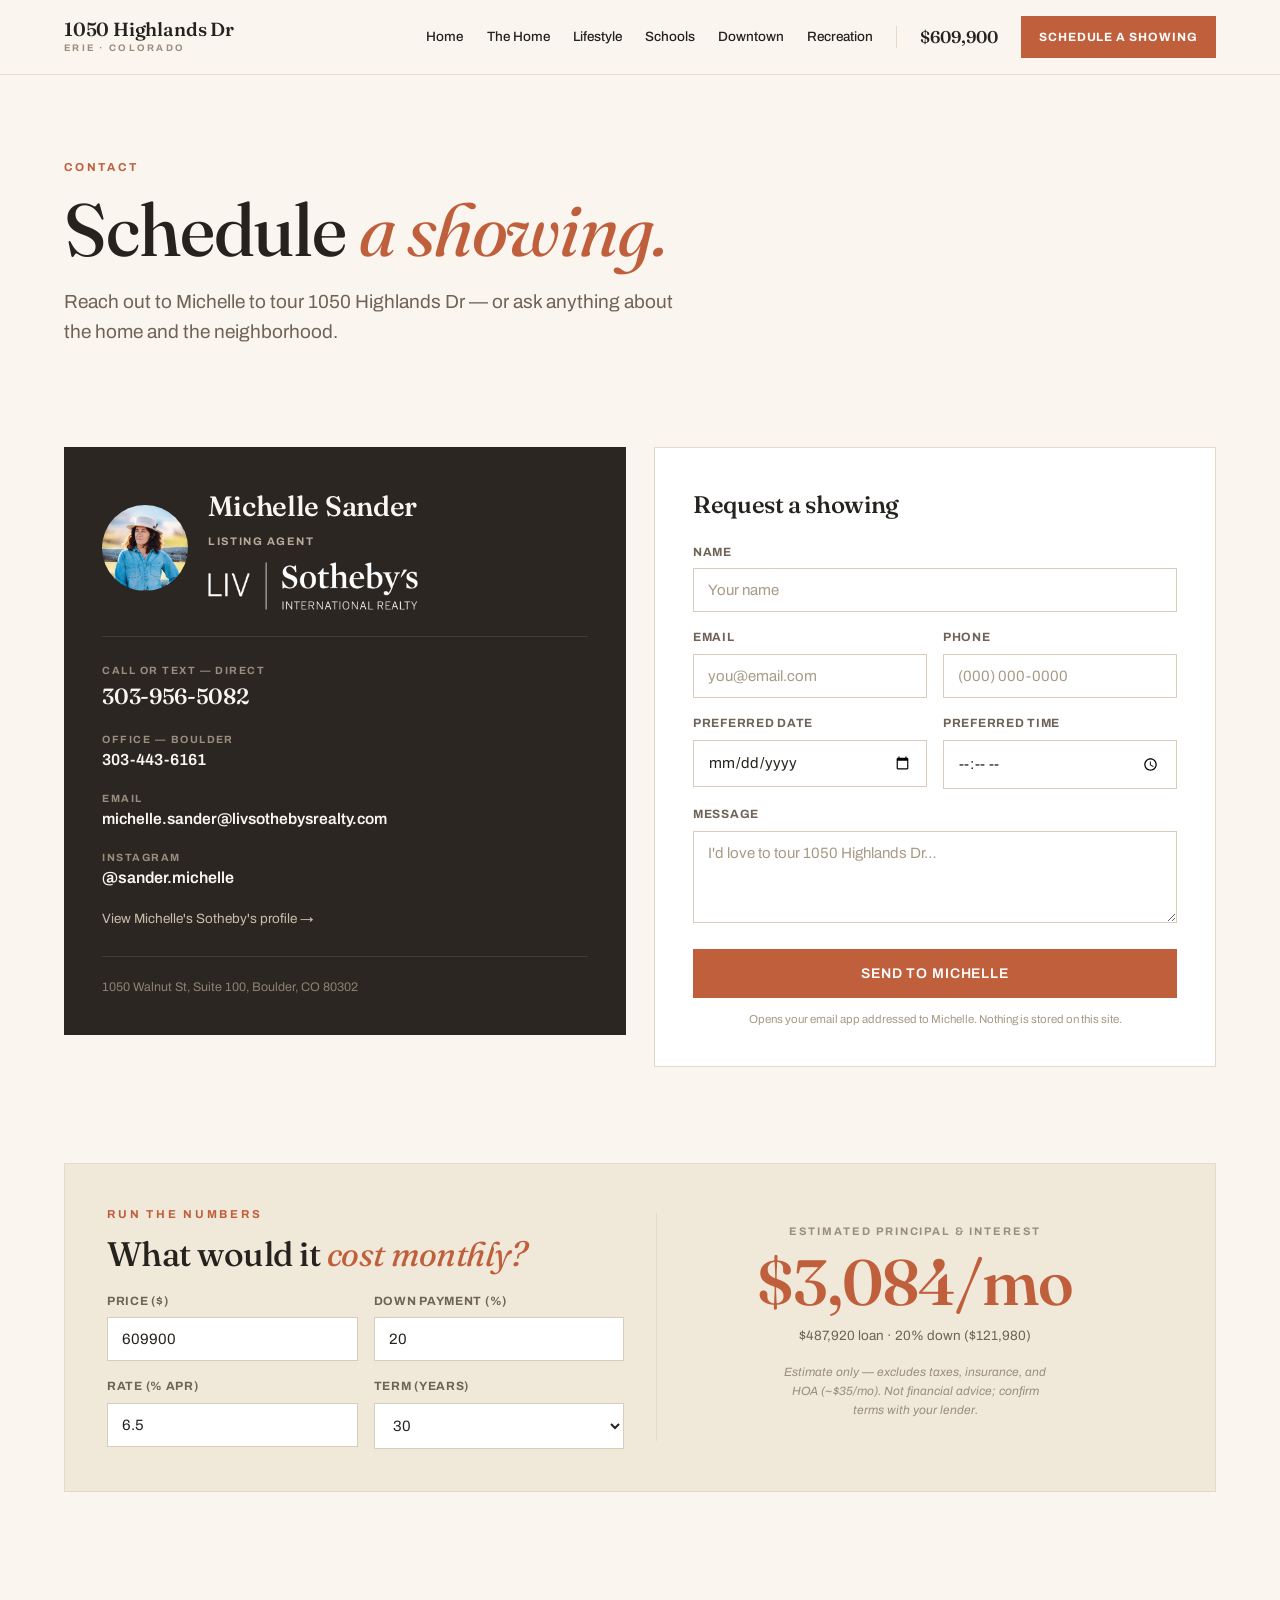
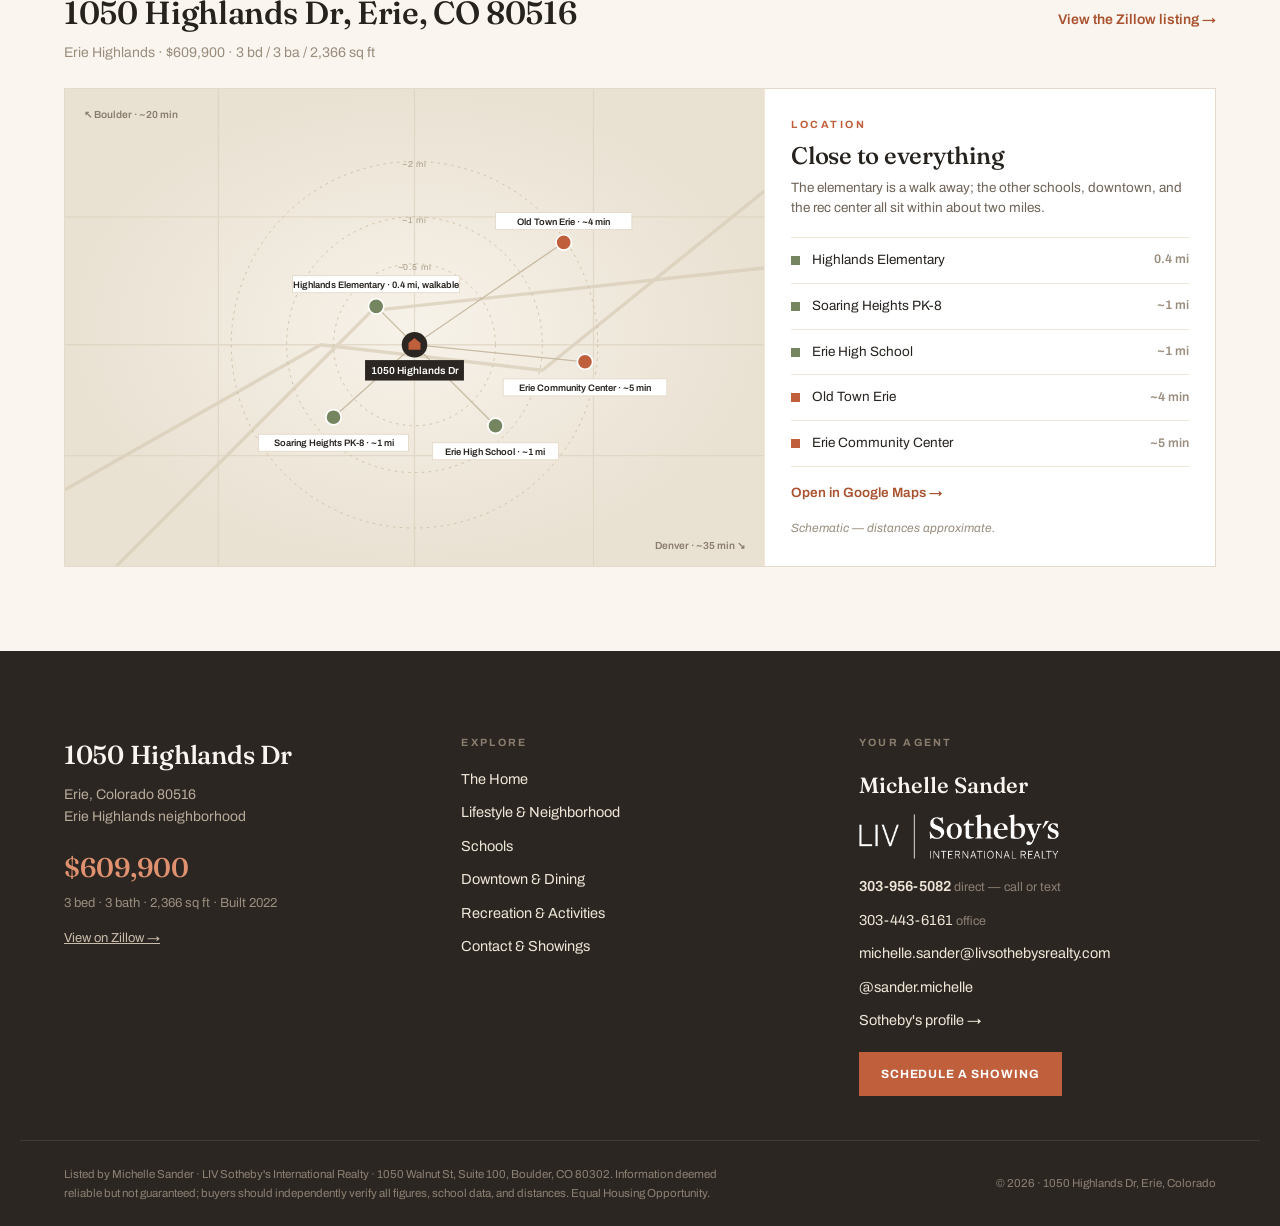
==== commit 115122cc: "Price drop to $609,900 site-wide + LIV Sotheby's logo in footer & contact card - Updated all price r" ====
--- a/contact.html
+++ b/contact.html
@@ -4,12 +4,12 @@
 <meta charset="utf-8">
 <meta name="viewport" content="width=device-width, initial-scale=1">
 <title>Schedule a Showing — 1050 Highlands Dr, Erie CO 80516</title>
-<meta name="description" content="Michelle Sander, LIV Sotheby's|Ready to see this Erie, Colorado home for sale? Schedule a showing of 1050 Highlands Dr with Michelle Sander of LIV Sotheby's International Realty — call or text 303-956-5082, or send a request online. $625,000.">
+<meta name="description" content="Michelle Sander, LIV Sotheby's|Ready to see this Erie, Colorado home for sale? Schedule a showing of 1050 Highlands Dr with Michelle Sander of LIV Sotheby's International Realty — call or text 303-956-5082, or send a request online. $609,900.">
 <meta name="robots" content="index, follow, max-image-preview:large, max-snippet:-1, max-video-preview:-1">
 <link rel="canonical" href="https://1050highlandsdrerie.com/contact.html">
 <meta property="og:site_name" content="1050 Highlands Dr — Erie, Colorado">
 <meta property="og:title" content="Schedule a Showing — 1050 Highlands Dr, Erie CO 80516">
-<meta property="og:description" content="Michelle Sander, LIV Sotheby's|Ready to see this Erie, Colorado home for sale? Schedule a showing of 1050 Highlands Dr with Michelle Sander of LIV Sotheby's International Realty — call or text 303-956-5082, or send a request online. $625,000.">
+<meta property="og:description" content="Michelle Sander, LIV Sotheby's|Ready to see this Erie, Colorado home for sale? Schedule a showing of 1050 Highlands Dr with Michelle Sander of LIV Sotheby's International Realty — call or text 303-956-5082, or send a request online. $609,900.">
 <meta property="og:type" content="website">
 <meta property="og:url" content="https://1050highlandsdrerie.com/contact.html">
 <meta property="og:image" content="https://1050highlandsdrerie.com/images/hero-twilight.webp">
@@ -17,7 +17,7 @@
 <meta property="og:locale" content="en_US">
 <meta name="twitter:card" content="summary_large_image">
 <meta name="twitter:title" content="Schedule a Showing — 1050 Highlands Dr, Erie CO 80516">
-<meta name="twitter:description" content="Michelle Sander, LIV Sotheby's|Ready to see this Erie, Colorado home for sale? Schedule a showing of 1050 Highlands Dr with Michelle Sander of LIV Sotheby's International Realty — call or text 303-956-5082, or send a request online. $625,000.">
+<meta name="twitter:description" content="Michelle Sander, LIV Sotheby's|Ready to see this Erie, Colorado home for sale? Schedule a showing of 1050 Highlands Dr with Michelle Sander of LIV Sotheby's International Realty — call or text 303-956-5082, or send a request online. $609,900.">
 <meta name="twitter:image" content="https://1050highlandsdrerie.com/images/hero-twilight.webp">
 <meta name="geo.region" content="US-CO">
 <meta name="geo.placename" content="Erie, Colorado">
@@ -112,7 +112,7 @@
       <a class="nl " href="downtown.html">Downtown</a>
       <a class="nl " href="recreation.html">Recreation</a>
       <span class="nav-divider" aria-hidden="true"></span>
-      <span class="nav-price">$625,000</span>
+      <span class="nav-price">$609,900</span>
       <a class="nav-cta" href="contact.html">Schedule a Showing</a>
     </div>
     <button class="nav-burger" aria-label="Menu" aria-expanded="false"><span></span><span></span><span></span></button>
@@ -124,7 +124,7 @@
     <a href="schools.html">Schools</a>
     <a href="downtown.html">Downtown &amp; Dining</a>
     <a href="recreation.html">Recreation &amp; Activities</a>
-    <a href="contact.html">Contact / Schedule a Showing — $625,000</a>
+    <a href="contact.html">Contact / Schedule a Showing — $609,900</a>
   </div>
 </nav>
 
@@ -137,7 +137,7 @@
   </section>
 
   <section class="wrap section-tight">
-    <div style="display:grid;grid-template-columns:repeat(auto-fit,minmax(300px,1fr));gap:28px;align-items:start">
+    <div style="display:grid;grid-template-columns:repeat(auto-fit,minmax(min(300px,100%),1fr));gap:28px;align-items:start">
 
       <!-- AGENT CARD -->
       <div class="reveal" style="background:var(--espresso);color:#FAF6EF;padding:clamp(30px,3vw,42px)">
@@ -147,7 +147,8 @@
           </div>
           <div>
             <div class="serif" style="font-size:28px;font-weight:540;letter-spacing:-.01em">Michelle Sander</div>
-            <div style="font-size:11px;letter-spacing:.14em;text-transform:uppercase;color:#B8AB99;margin-top:5px;font-weight:700">Listing Agent · LIV Sotheby's International Realty</div>
+            <div style="font-size:11px;letter-spacing:.14em;text-transform:uppercase;color:#B8AB99;margin-top:5px;font-weight:700">Listing Agent</div>
+            <img src="images/liv-sothebys-white.png" alt="LIV Sotheby's International Realty" width="210" style="width:210px;max-width:100%;height:auto;margin-top:12px;display:block">
           </div>
         </div>
         <div style="height:1px;background:#423C37;margin:26px 0"></div>
@@ -170,7 +171,7 @@
           </a>
           <a href="https://www.sothebysrealty.com/livsir/eng/associate/786-a-df2507222031108682/michelle-sander" target="_blank" rel="noopener" style="color:#C9BCAA;text-decoration:none;font-size:13.5px">View Michelle's Sotheby's profile →</a>
         </div>
-        <div style="margin-top:26px;padding-top:20px;border-top:1px solid #423C37;font-size:12.5px;color:#8D8073;line-height:1.6">LIV Sotheby's International Realty · 1050 Walnut St, Suite 100, Boulder, CO 80302</div>
+        <div style="margin-top:26px;padding-top:20px;border-top:1px solid #423C37;font-size:12.5px;color:#8D8073;line-height:1.6">1050 Walnut St, Suite 100, Boulder, CO 80302</div>
       </div>
 
       <!-- FORM -->
@@ -199,12 +200,12 @@
 
   <!-- MORTGAGE CALCULATOR -->
   <section class="wrap section-tight">
-    <div id="calc" class="reveal" style="background:var(--band);border:1px solid var(--line);padding:clamp(26px,3.4vw,42px);display:grid;grid-template-columns:repeat(auto-fit,minmax(280px,1fr));gap:32px;align-items:center">
+    <div id="calc" class="reveal" style="background:var(--band);border:1px solid var(--line);padding:clamp(26px,3.4vw,42px);display:grid;grid-template-columns:repeat(auto-fit,minmax(min(280px,100%),1fr));gap:32px;align-items:center">
       <div>
         <div class="eyebrow">Run the numbers</div>
         <h2 class="h-sect reveal" style="font-size:clamp(24px,3vw,34px);margin:12px 0 20px">What would it <span class="em">cost monthly?</span></h2>
         <div style="display:grid;grid-template-columns:1fr 1fr;gap:16px">
-          <label class="field-label">Price ($)<input id="calc-price" class="input" type="number" value="625000" min="0" step="1000"></label>
+          <label class="field-label">Price ($)<input id="calc-price" class="input" type="number" value="609900" min="0" step="1000"></label>
           <label class="field-label">Down payment (%)<input id="calc-down" class="input" type="number" value="20" min="0" max="100" step="1"></label>
           <label class="field-label">Rate (% APR)<input id="calc-rate" class="input" type="number" value="6.5" min="0" max="20" step="0.125"></label>
           <label class="field-label">Term (years)
@@ -214,8 +215,8 @@
       </div>
       <div style="text-align:center;border-left:1px solid var(--line);padding:10px clamp(10px,2vw,30px)">
         <div style="font-size:11px;letter-spacing:.18em;text-transform:uppercase;color:var(--ink-faint);font-weight:700">Estimated principal &amp; interest</div>
-        <div id="calc-out" class="serif" style="font-size:clamp(44px,5vw,64px);font-weight:560;color:var(--clay);margin-top:10px;line-height:1">$3,160/mo</div>
-        <div id="calc-sub" style="font-size:13.5px;color:var(--ink-soft);margin-top:12px">$500,000 loan · 20% down ($125,000)</div>
+        <div id="calc-out" class="serif" style="font-size:clamp(44px,5vw,64px);font-weight:560;color:var(--clay);margin-top:10px;line-height:1">$3,084/mo</div>
+        <div id="calc-sub" style="font-size:13.5px;color:var(--ink-soft);margin-top:12px">$487,920 loan · 20% down ($121,980)</div>
         <p class="small-note" style="margin-top:16px;max-width:40ch;margin-left:auto;margin-right:auto">Estimate only — excludes taxes, insurance, and HOA (~$35/mo). Not financial advice; confirm terms with your lender.</p>
       </div>
     </div>
@@ -226,12 +227,12 @@
     <div style="display:flex;align-items:baseline;gap:16px;flex-wrap:wrap;margin-bottom:24px">
       <div>
         <div class="serif" style="font-size:clamp(24px,3vw,32px);font-weight:540;letter-spacing:-.01em">1050 Highlands Dr, Erie, CO 80516</div>
-        <div style="font-size:14px;color:var(--ink-faint);margin-top:5px">Erie Highlands · $625,000 · 3 bd / 3 ba / 2,366 sq ft</div>
+        <div style="font-size:14px;color:var(--ink-faint);margin-top:5px">Erie Highlands · $609,900 · 3 bd / 3 ba / 2,366 sq ft</div>
       </div>
       <a class="link-arrow" style="margin-left:auto" href="https://www.zillow.com/homedetails/1050-Highlands-Dr-Erie-CO-80516/456816547_zpid/" target="_blank" rel="noopener">View the Zillow listing →</a>
     </div>
     <div class="reveal"><div style="background:#fff;border:1px solid var(--line);overflow:hidden;display:grid;grid-template-columns:minmax(300px,1.55fr) minmax(240px,1fr)" class="proxmap">
-  <div style="position:relative;background:#F2EDE3;min-height:400px">
+  <div class="proxmap-map" style="position:relative;background:#F2EDE3;min-height:400px">
     <svg viewBox="0 0 820 560" style="display:block;width:100%;height:100%" role="img" aria-label="Schematic map showing schools, Old Town Erie and the community center around 1050 Highlands Dr">
       <defs><radialGradient id="pmglow" cx="50%" cy="50%" r="50%"><stop offset="0%" stop-color="#F7F2E9"/><stop offset="100%" stop-color="#E9E1D2"/></radialGradient></defs>
       <rect x="0" y="0" width="820" height="560" fill="url(#pmglow)"/>
@@ -282,7 +283,7 @@
       </g>
     </svg>
   </div>
-  <div style="padding:28px 26px;border-left:1px solid var(--line-soft)">
+  <div class="proxmap-side" style="padding:28px 26px;border-left:1px solid var(--line-soft)">
     <div class="eyebrow" style="font-size:10.5px">Location</div>
     <div class="h-card" style="font-size:24px;margin-top:10px">Close to everything</div>
     <p style="font-size:13.5px;color:var(--ink-soft);margin:8px 0 18px;line-height:1.5">The elementary is a walk away; the other schools, downtown, and the rec center all sit within about two miles.</p>
@@ -306,7 +307,7 @@
     <div style="max-width:330px">
       <div class="footer-addr">1050 Highlands Dr</div>
       <div style="font-size:14px;color:#B8AB99;margin-top:8px;line-height:1.6">Erie, Colorado 80516<br>Erie Highlands neighborhood</div>
-      <div class="footer-price">$625,000</div>
+      <div class="footer-price">$609,900</div>
       <div style="font-size:13px;color:#9A8D7E;margin-top:5px">3 bed · 3 bath · 2,366 sq ft · Built 2022</div>
       <a href="https://www.zillow.com/homedetails/1050-Highlands-Dr-Erie-CO-80516/456816547_zpid/" target="_blank" rel="noopener" style="display:inline-block;font-size:13px;margin-top:14px;color:#C9BCAA;text-decoration:underline">View on Zillow →</a>
     </div>
@@ -324,7 +325,7 @@
     <div>
       <div class="footer-label">Your Agent</div>
       <div style="font-family:var(--serif);font-size:22px;color:#FAF6EF;font-weight:540">Michelle Sander</div>
-      <div style="font-size:11.5px;color:#9A8D7E;margin-top:4px;letter-spacing:.08em;text-transform:uppercase;font-weight:700">LIV Sotheby's International Realty</div>
+      <img src="images/liv-sothebys-white.png" alt="LIV Sotheby's International Realty" width="200" style="width:200px;max-width:75%;height:auto;margin-top:12px;display:block">
       <div class="footer-links" style="margin-top:16px">
         <a href="tel:+13039565082"><b style="font-weight:600">303-956-5082</b> <span style="color:#8D8073;font-size:12.5px">direct — call or text</span></a>
         <a href="tel:+13034436161">303-443-6161 <span style="color:#8D8073;font-size:12.5px">office</span></a>
--- a/assets/style.css
+++ b/assets/style.css
@@ -231,3 +231,28 @@
 .grade{background:var(--sage-wash);color:var(--sage-ink);font-family:var(--serif);font-weight:600;font-size:16px;padding:4px 12px}
 .skip-link{position:absolute;left:-9999px;top:0;background:var(--espresso);color:#fff;padding:12px 18px;z-index:300}
 .skip-link:focus{left:12px;top:12px}
+
+/* --- responsive fixes ------------------------------------------ */
+/* Full-width photo banners: ratio only, no min-height (min-height +
+   aspect-ratio forces width overflow on small screens) */
+.photo-banner{aspect-ratio:16/7}
+@media (max-width:860px){
+  .photo-banner{aspect-ratio:4/3}
+}
+/* Proximity map: stack to one column on small screens */
+@media (max-width:760px){
+  .proxmap{grid-template-columns:1fr !important}
+  .proxmap-map{min-height:0 !important;aspect-ratio:820/560}
+  .proxmap-side{border-left:0 !important;border-top:1px solid var(--line-soft)}
+}
+/* Form grids: let fields shrink (date/time inputs have wide intrinsic
+   minimums), and stack to one column on narrow phones */
+.field-label,.input{min-width:0}
+@media (max-width:480px){
+  #showing-form > div{grid-template-columns:1fr !important}
+  #calc div[style*="grid-template-columns:1fr 1fr"]{grid-template-columns:1fr !important}
+}
+/* Long arrow-links may wrap on small phones */
+@media (max-width:480px){
+  .link-arrow{white-space:normal}
+}
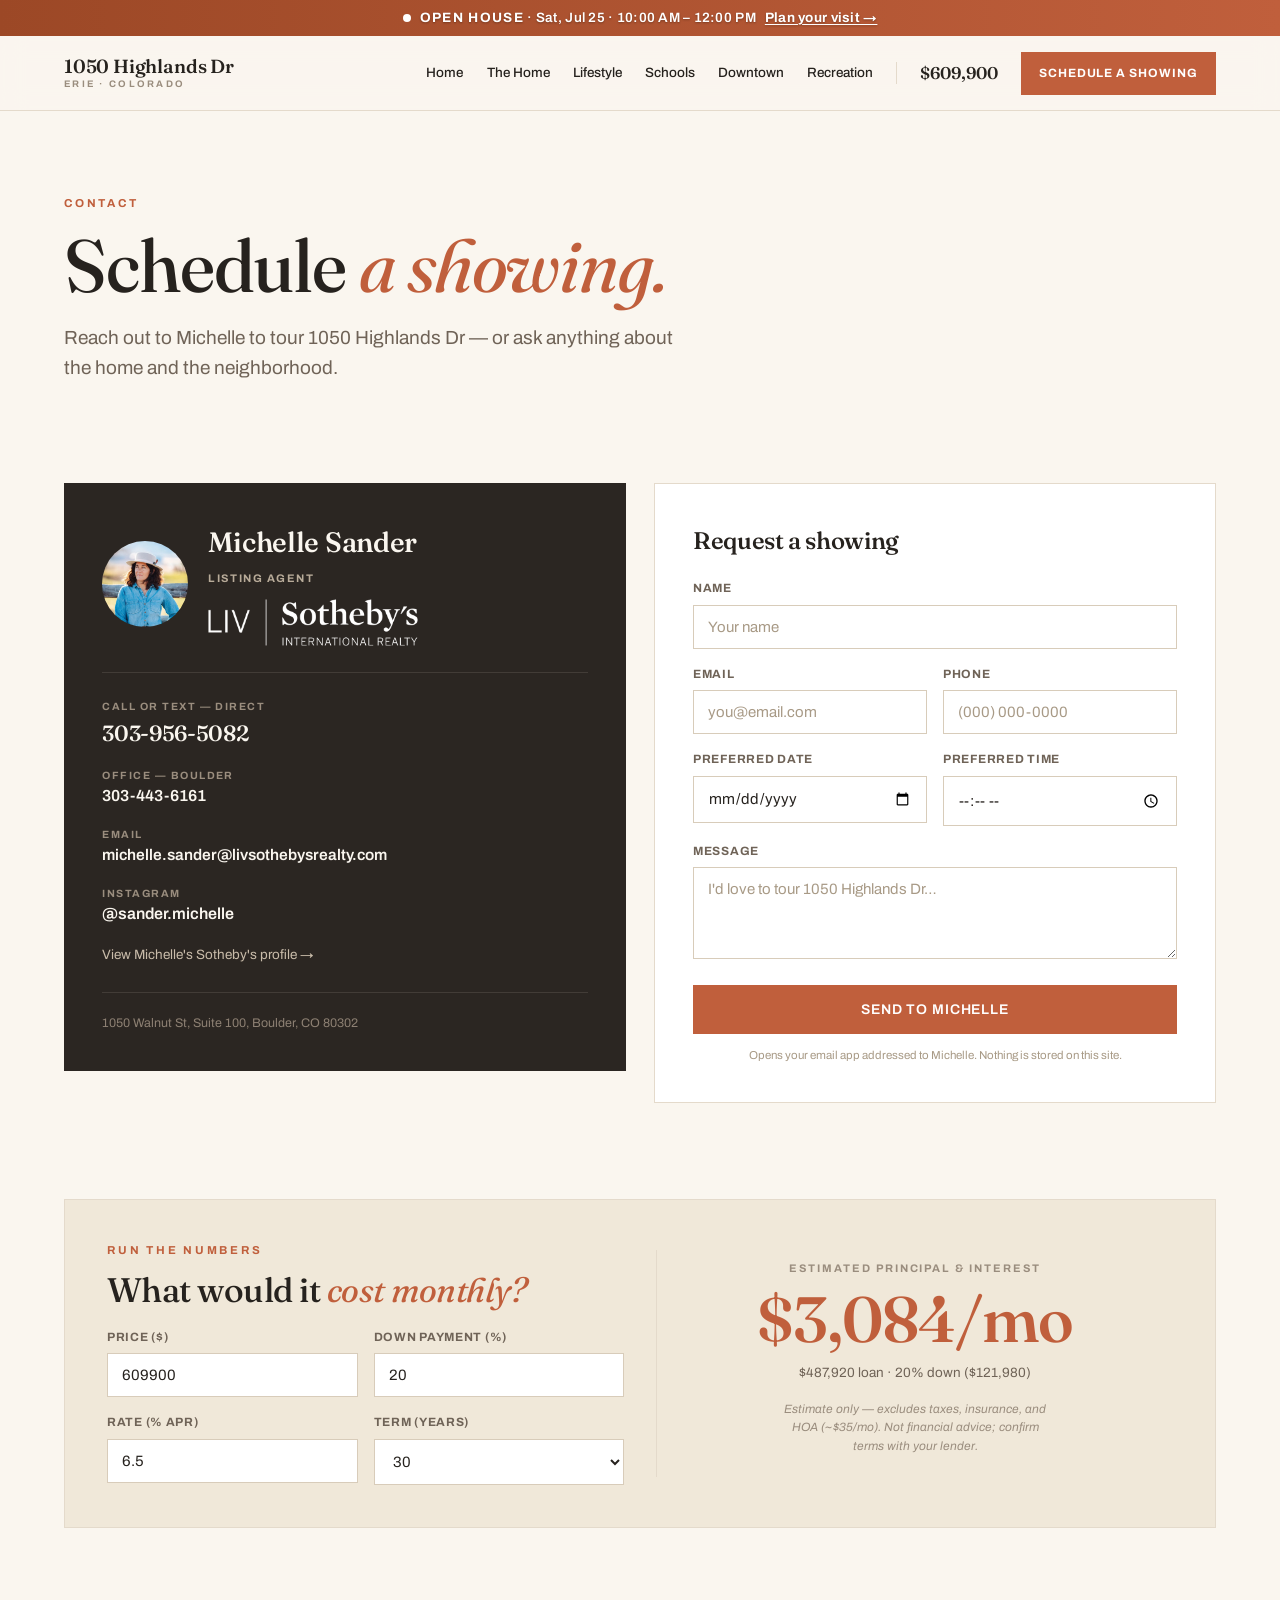
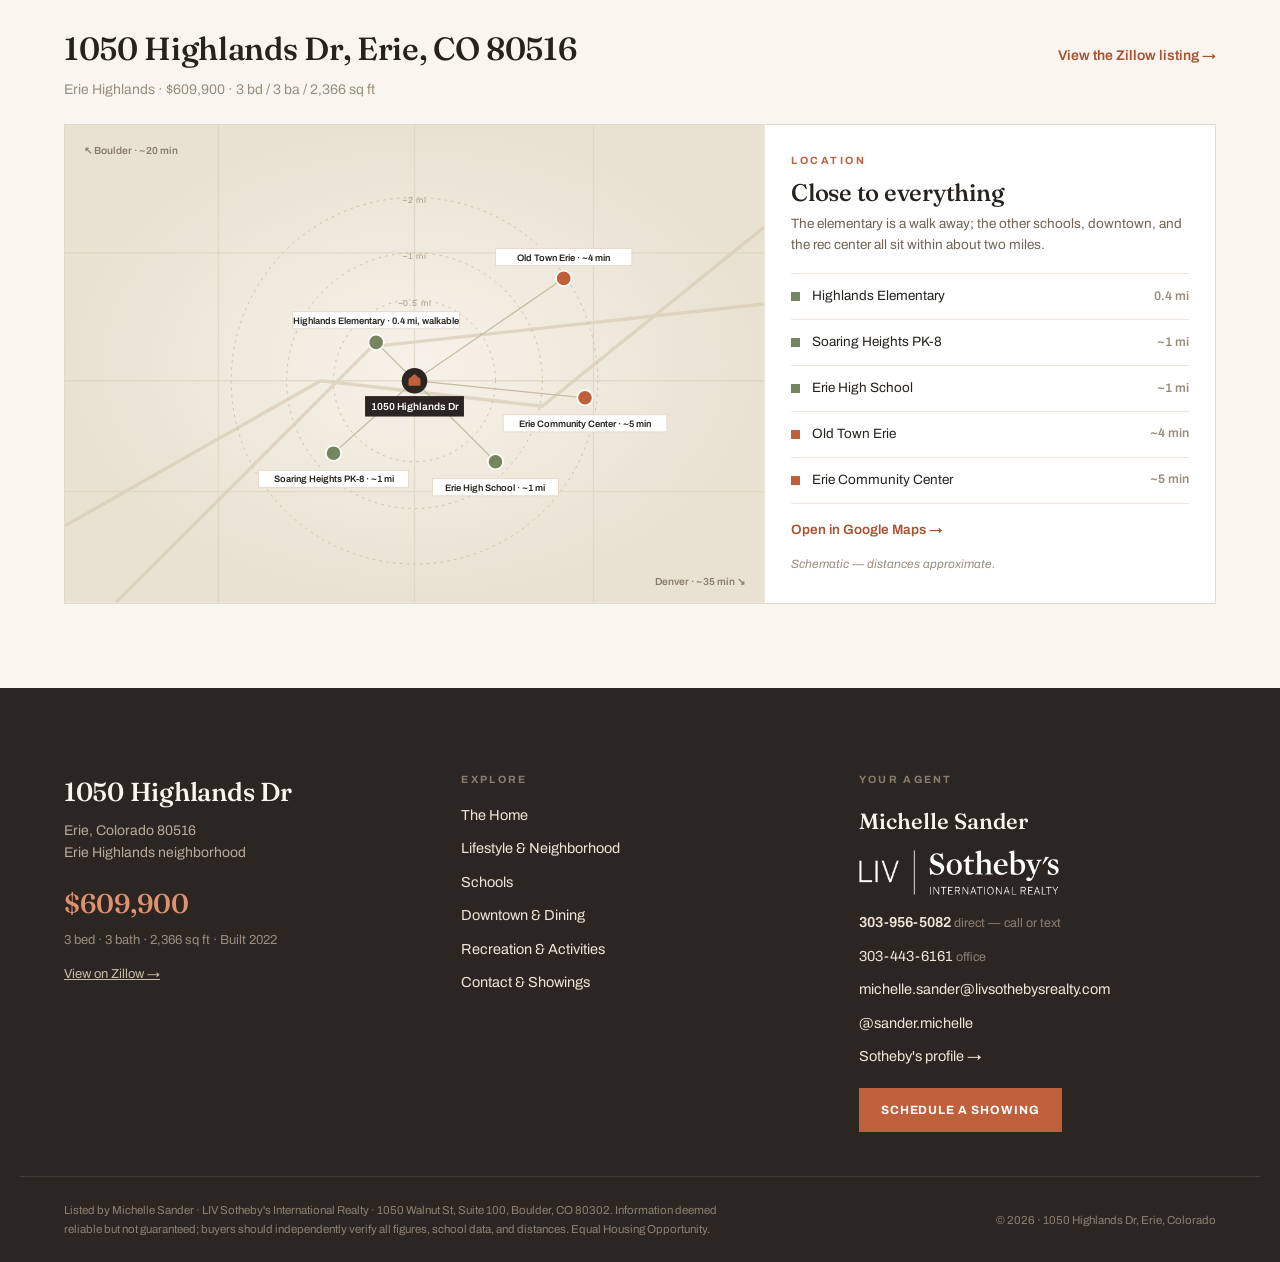
==== commit af95a409: "Add open-house announcement bar above nav (site-wide) Clay-gradient bar with pulsing dot + sheen: 'O" ====
--- a/contact.html
+++ b/contact.html
@@ -101,6 +101,11 @@
 </head>
 <body>
 <a class="skip-link" href="#main">Skip to content</a>
+<a class="oh-bar" href="contact.html" aria-label="Open house Saturday, July 25, 10 AM to 12 PM — plan your visit">
+  <span class="oh-dot" aria-hidden="true"></span>
+  <span><strong>Open House</strong> <span class="oh-sep" aria-hidden="true">·</span> Sat, Jul 25 · 10:00 AM – 12:00 PM</span>
+  <span class="oh-cta">Plan your visit →</span>
+</a>
 <nav class="nav" aria-label="Main">
   <div class="nav-inner">
     <a class="brand" href="index.html"><b>1050 Highlands Dr</b><span>Erie · Colorado</span></a>
--- a/assets/style.css
+++ b/assets/style.css
@@ -256,3 +256,24 @@
 @media (max-width:480px){
   .link-arrow{white-space:normal}
 }
+
+/* --- open-house announcement bar (above nav) -------------------- */
+.oh-bar{display:flex;align-items:center;justify-content:center;gap:9px;flex-wrap:wrap;
+  background:linear-gradient(90deg,#9c4826,var(--clay));color:#fff;text-decoration:none;
+  font-family:var(--sans);font-size:13.5px;font-weight:600;letter-spacing:.02em;
+  padding:9px 18px;text-align:center;position:relative;overflow:hidden;line-height:1.35;
+  text-shadow:0 1px 2px rgba(40,18,6,.38)}
+.oh-bar>*{position:relative;z-index:1}
+.oh-bar strong{font-weight:700;letter-spacing:.1em;text-transform:uppercase}
+.oh-bar .oh-cta{font-weight:700;text-decoration:underline;text-underline-offset:2px;white-space:nowrap}
+.oh-bar,.oh-bar:hover,.oh-bar strong,.oh-bar .oh-cta{color:#fff}
+.oh-bar:hover{background:linear-gradient(90deg,var(--clay-deep),#b85a37)}
+.oh-dot{width:8px;height:8px;border-radius:50%;background:#fff;flex:none;
+  box-shadow:0 0 0 0 rgba(255,255,255,.65);animation:ohPulse 1.8s ease-out infinite}
+@keyframes ohPulse{70%{box-shadow:0 0 0 8px rgba(255,255,255,0)}100%{box-shadow:0 0 0 0 rgba(255,255,255,0)}}
+.oh-bar::after{content:"";position:absolute;top:0;left:-60%;width:40%;height:100%;z-index:0;
+  background:linear-gradient(100deg,transparent,rgba(255,255,255,.20),transparent);
+  transform:skewX(-18deg);animation:ohSheen 5s ease-in-out infinite}
+@keyframes ohSheen{0%{left:-60%}55%,100%{left:130%}}
+@media (prefers-reduced-motion:reduce){.oh-dot,.oh-bar::after{animation:none}}
+@media (max-width:520px){.oh-bar{font-size:12px;gap:7px;padding:8px 12px}.oh-sep{display:none}}
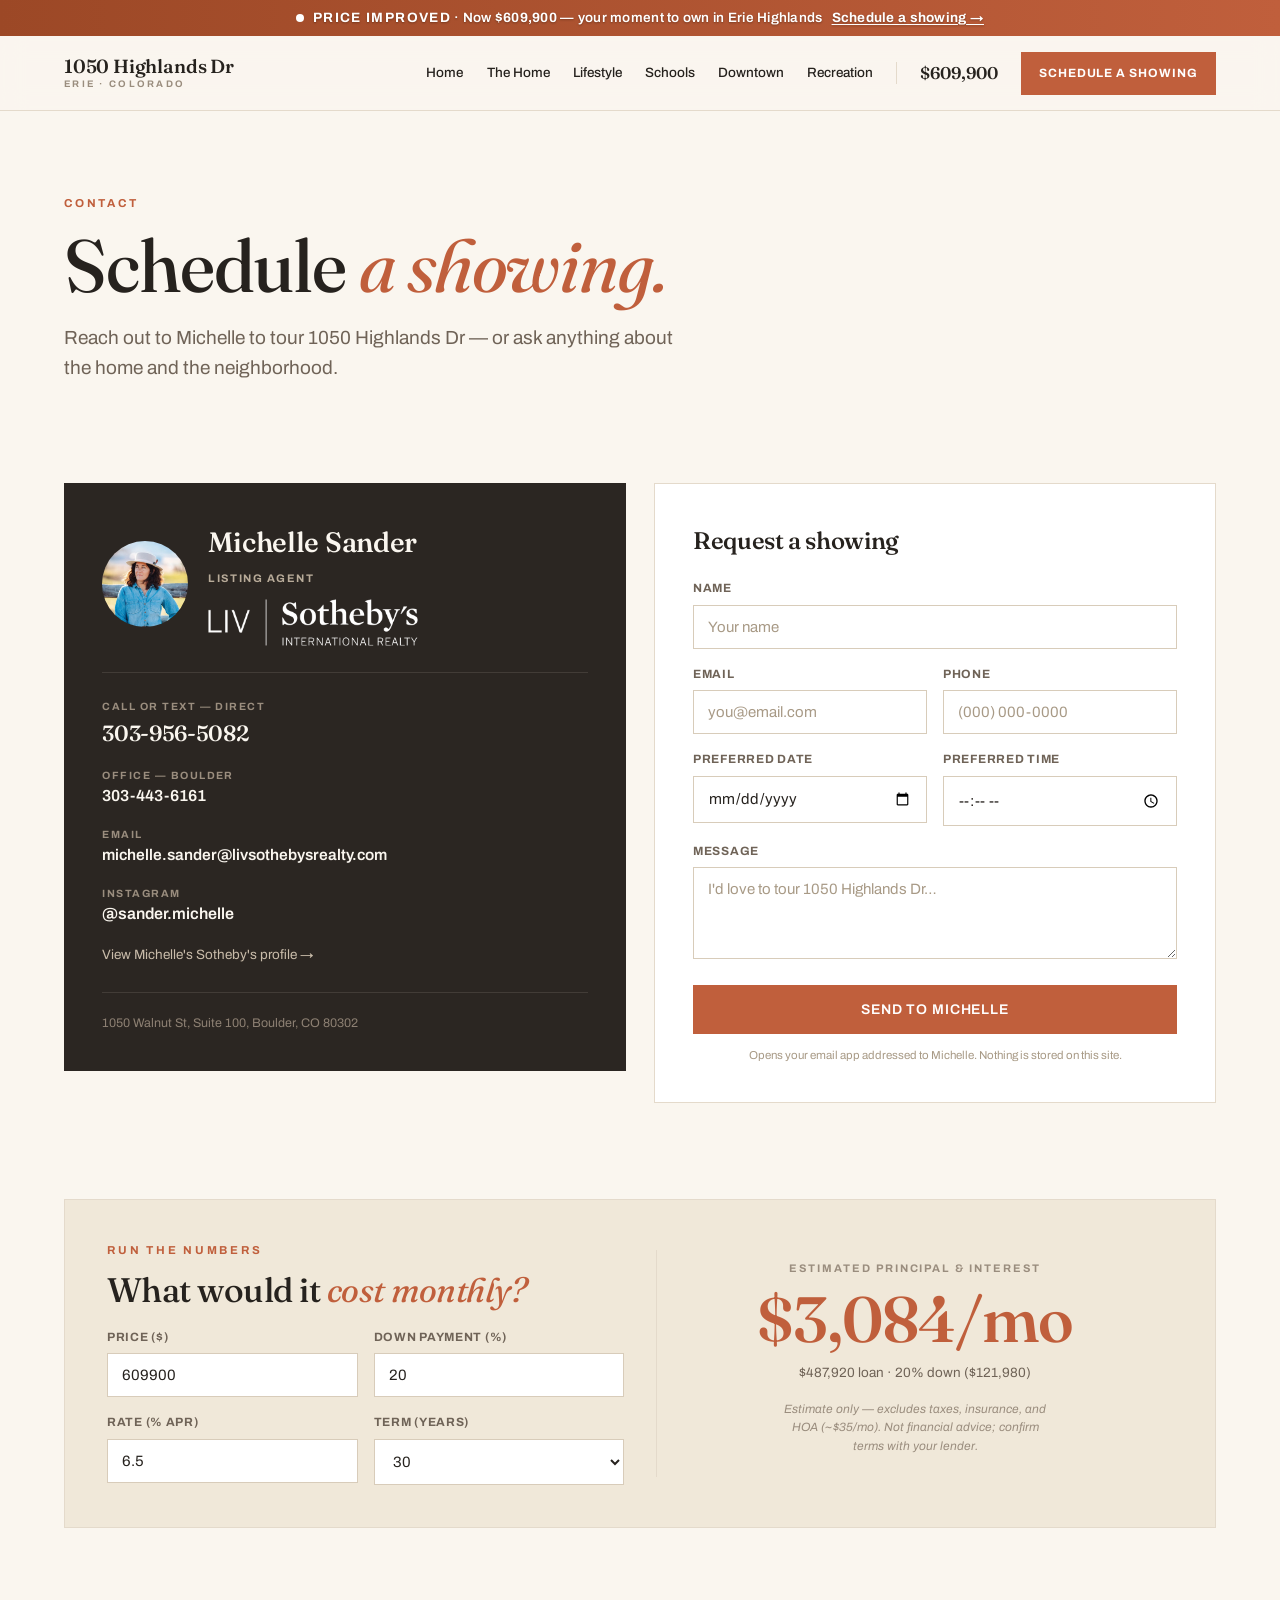
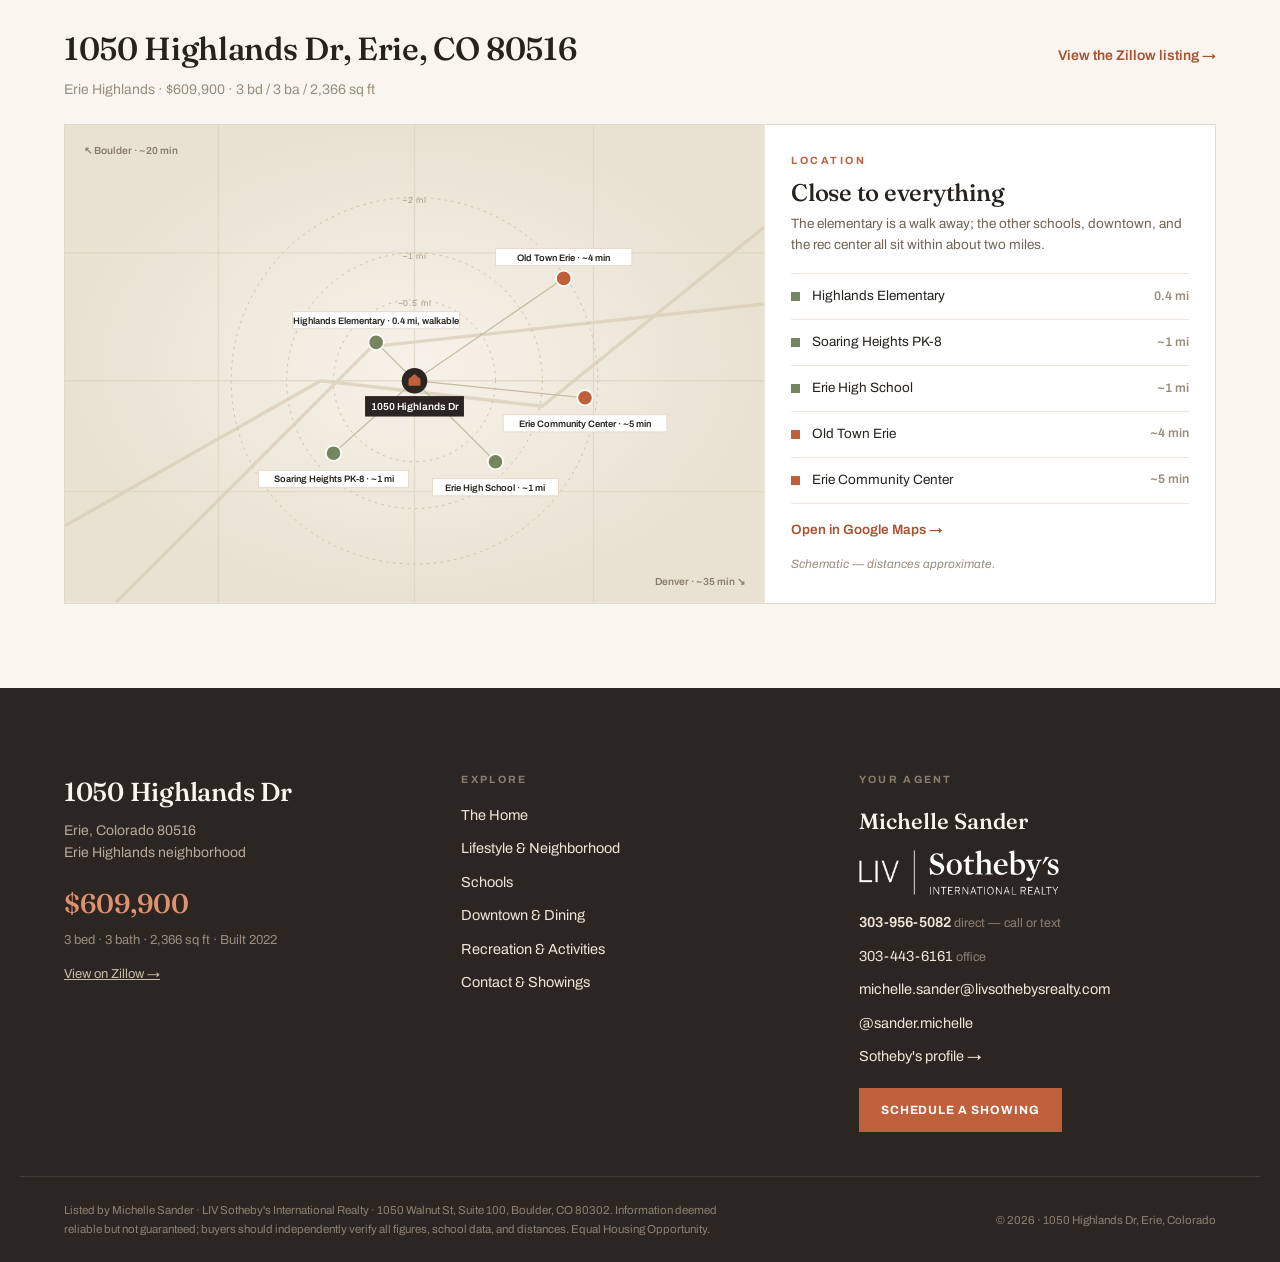
==== commit 8aaa5853: "Swap top bar from open house to price-improved announcement ($609,900) Co-Authored-By: Claude Opus 4" ====
--- a/contact.html
+++ b/contact.html
@@ -101,10 +101,10 @@
 </head>
 <body>
 <a class="skip-link" href="#main">Skip to content</a>
-<a class="oh-bar" href="contact.html" aria-label="Open house Saturday, July 25, 10 AM to 12 PM — plan your visit">
+<a class="oh-bar" href="contact.html" aria-label="Price improved — now $609,900. Schedule a showing.">
   <span class="oh-dot" aria-hidden="true"></span>
-  <span><strong>Open House</strong> <span class="oh-sep" aria-hidden="true">·</span> Sat, Jul 25 · 10:00 AM – 12:00 PM</span>
-  <span class="oh-cta">Plan your visit →</span>
+  <span><strong>Price Improved</strong> <span class="oh-sep" aria-hidden="true">·</span> Now <b style="font-weight:700">$609,900</b> — your moment to own in Erie Highlands</span>
+  <span class="oh-cta">Schedule a showing →</span>
 </a>
 <nav class="nav" aria-label="Main">
   <div class="nav-inner">
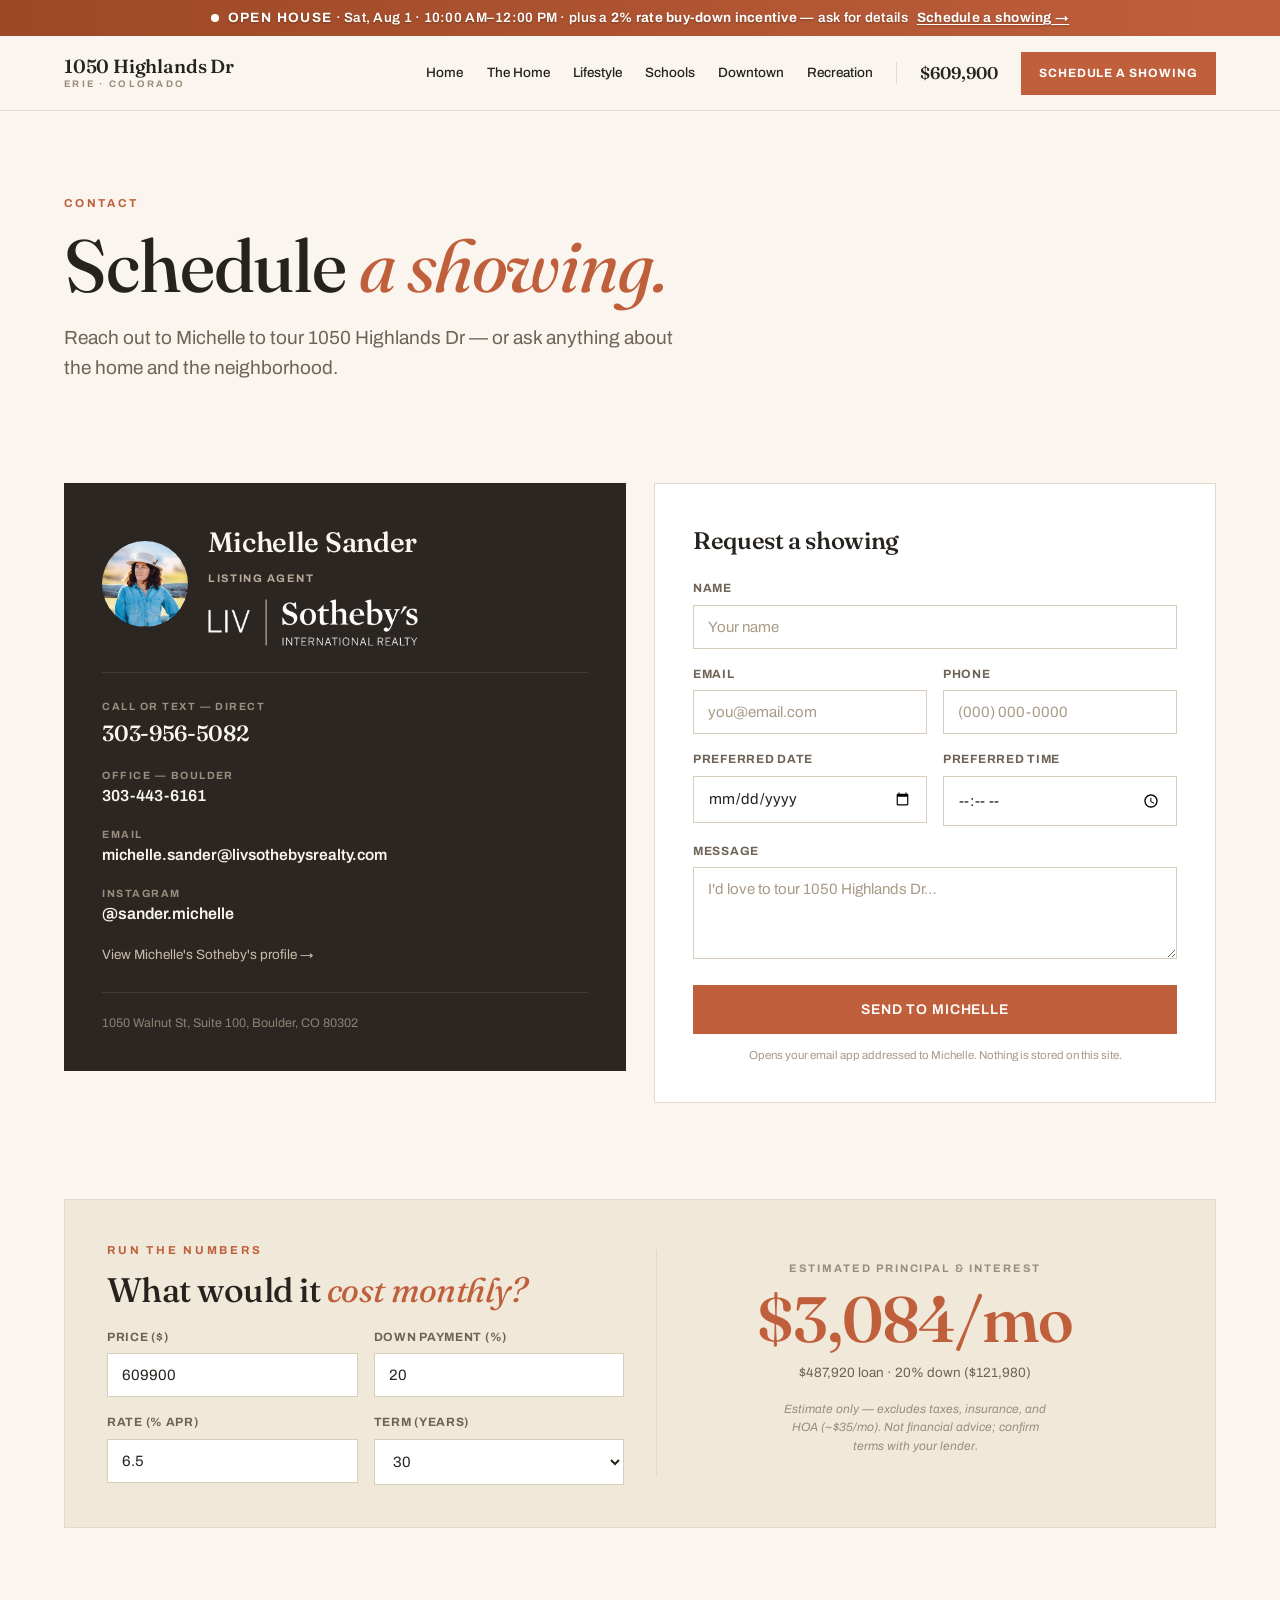
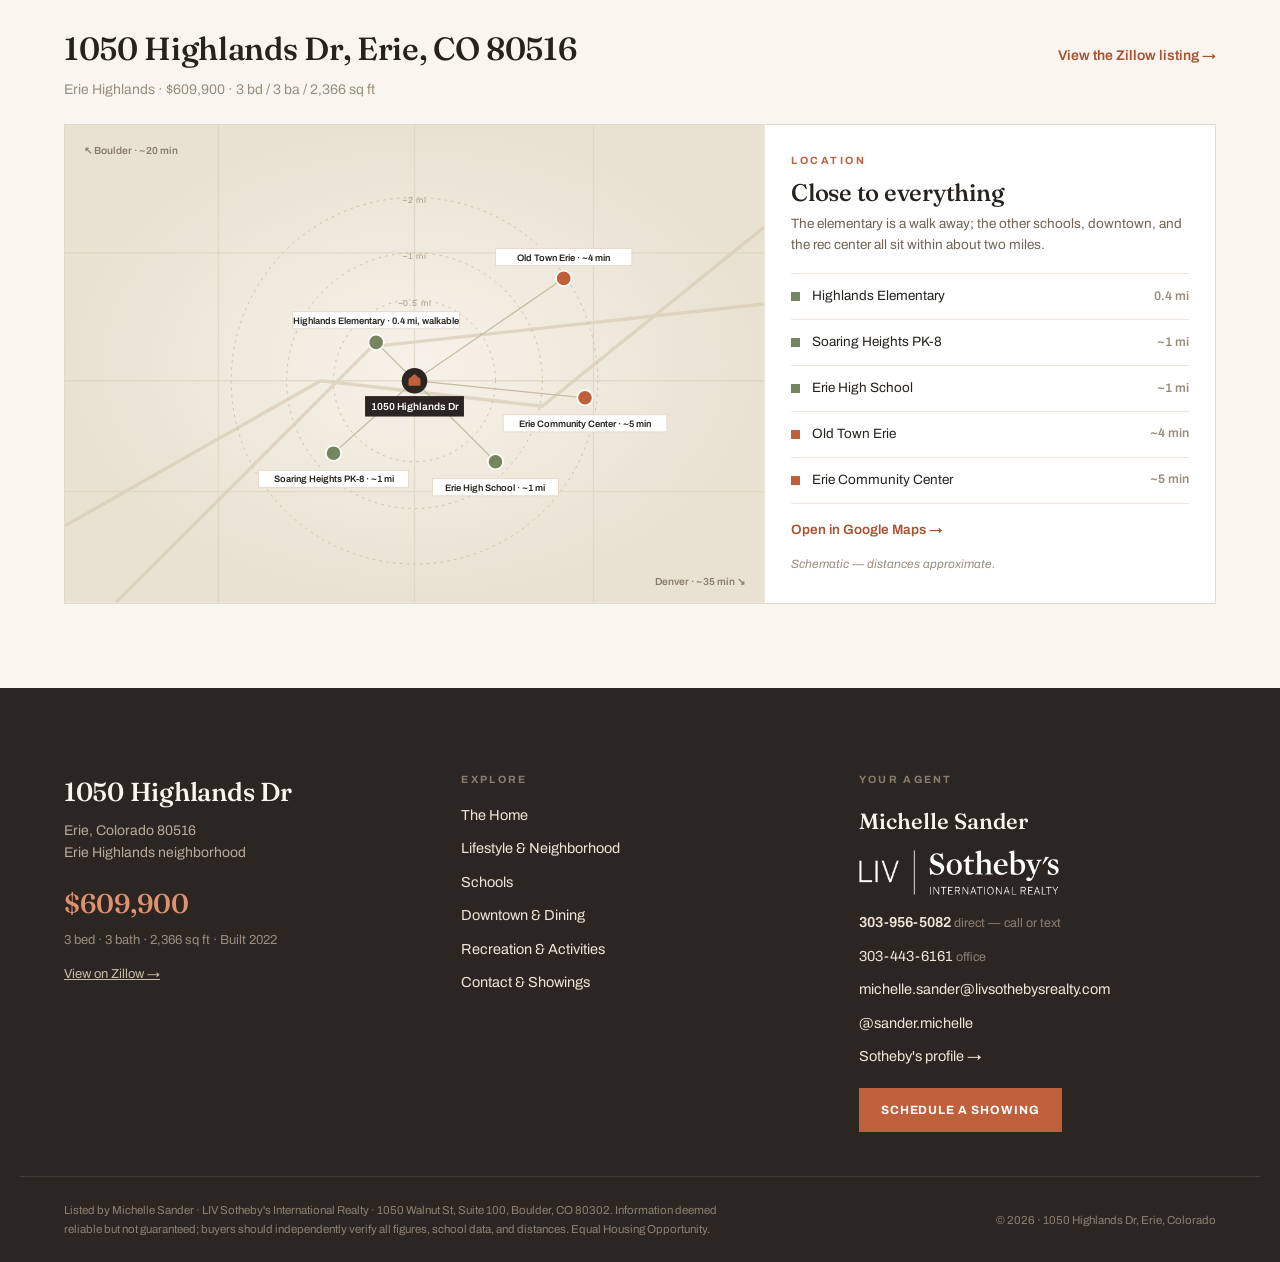
==== commit 27ac4c9c: "Top bar: open house Sat Aug 1 + 2% rate buy-down incentive Co-Authored-By: Claude Opus 4.8 <noreply@" ====
--- a/contact.html
+++ b/contact.html
@@ -101,9 +101,9 @@
 </head>
 <body>
 <a class="skip-link" href="#main">Skip to content</a>
-<a class="oh-bar" href="contact.html" aria-label="Price improved — now $609,900. Schedule a showing.">
+<a class="oh-bar" href="contact.html" aria-label="Open house Saturday, August 1, 10 AM to noon, plus a 2 percent rate buy-down incentive — ask for details. Schedule a showing.">
   <span class="oh-dot" aria-hidden="true"></span>
-  <span><strong>Price Improved</strong> <span class="oh-sep" aria-hidden="true">·</span> Now <b style="font-weight:700">$609,900</b> — your moment to own in Erie Highlands</span>
+  <span><strong>Open House</strong> <span class="oh-sep" aria-hidden="true">·</span> Sat, Aug 1 <span class="oh-sep" aria-hidden="true">·</span> 10:00 AM&ndash;12:00 PM <span class="oh-sep" aria-hidden="true">·</span> plus a <b style="font-weight:700">2% rate buy-down incentive</b> &mdash; ask for details</span>
   <span class="oh-cta">Schedule a showing →</span>
 </a>
 <nav class="nav" aria-label="Main">
--- a/assets/style.css
+++ b/assets/style.css
@@ -277,3 +277,12 @@
 @keyframes ohSheen{0%{left:-60%}55%,100%{left:130%}}
 @media (prefers-reduced-motion:reduce){.oh-dot,.oh-bar::after{animation:none}}
 @media (max-width:520px){.oh-bar{font-size:12px;gap:7px;padding:8px 12px}.oh-sep{display:none}}
+
+/* --- FAQ accordion (native details/summary) -------------------- */
+.faq details{border-top:1px solid var(--line)}
+.faq details:last-child{border-bottom:1px solid var(--line)}
+.faq summary{cursor:pointer;list-style:none;padding:18px 2px;font-family:var(--serif);font-weight:520;font-size:clamp(17px,2vw,20px);letter-spacing:-.01em;color:var(--ink);display:flex;justify-content:space-between;gap:16px;align-items:center}
+.faq summary::-webkit-details-marker{display:none}
+.faq summary::after{content:"+";color:var(--clay);font-family:var(--sans);font-weight:400;font-size:26px;line-height:1;flex:none}
+.faq details[open] summary::after{content:"\2013"}
+.faq details p{margin:0 0 20px 2px;font-size:15px;color:var(--ink-soft);line-height:1.65;max-width:72ch}
